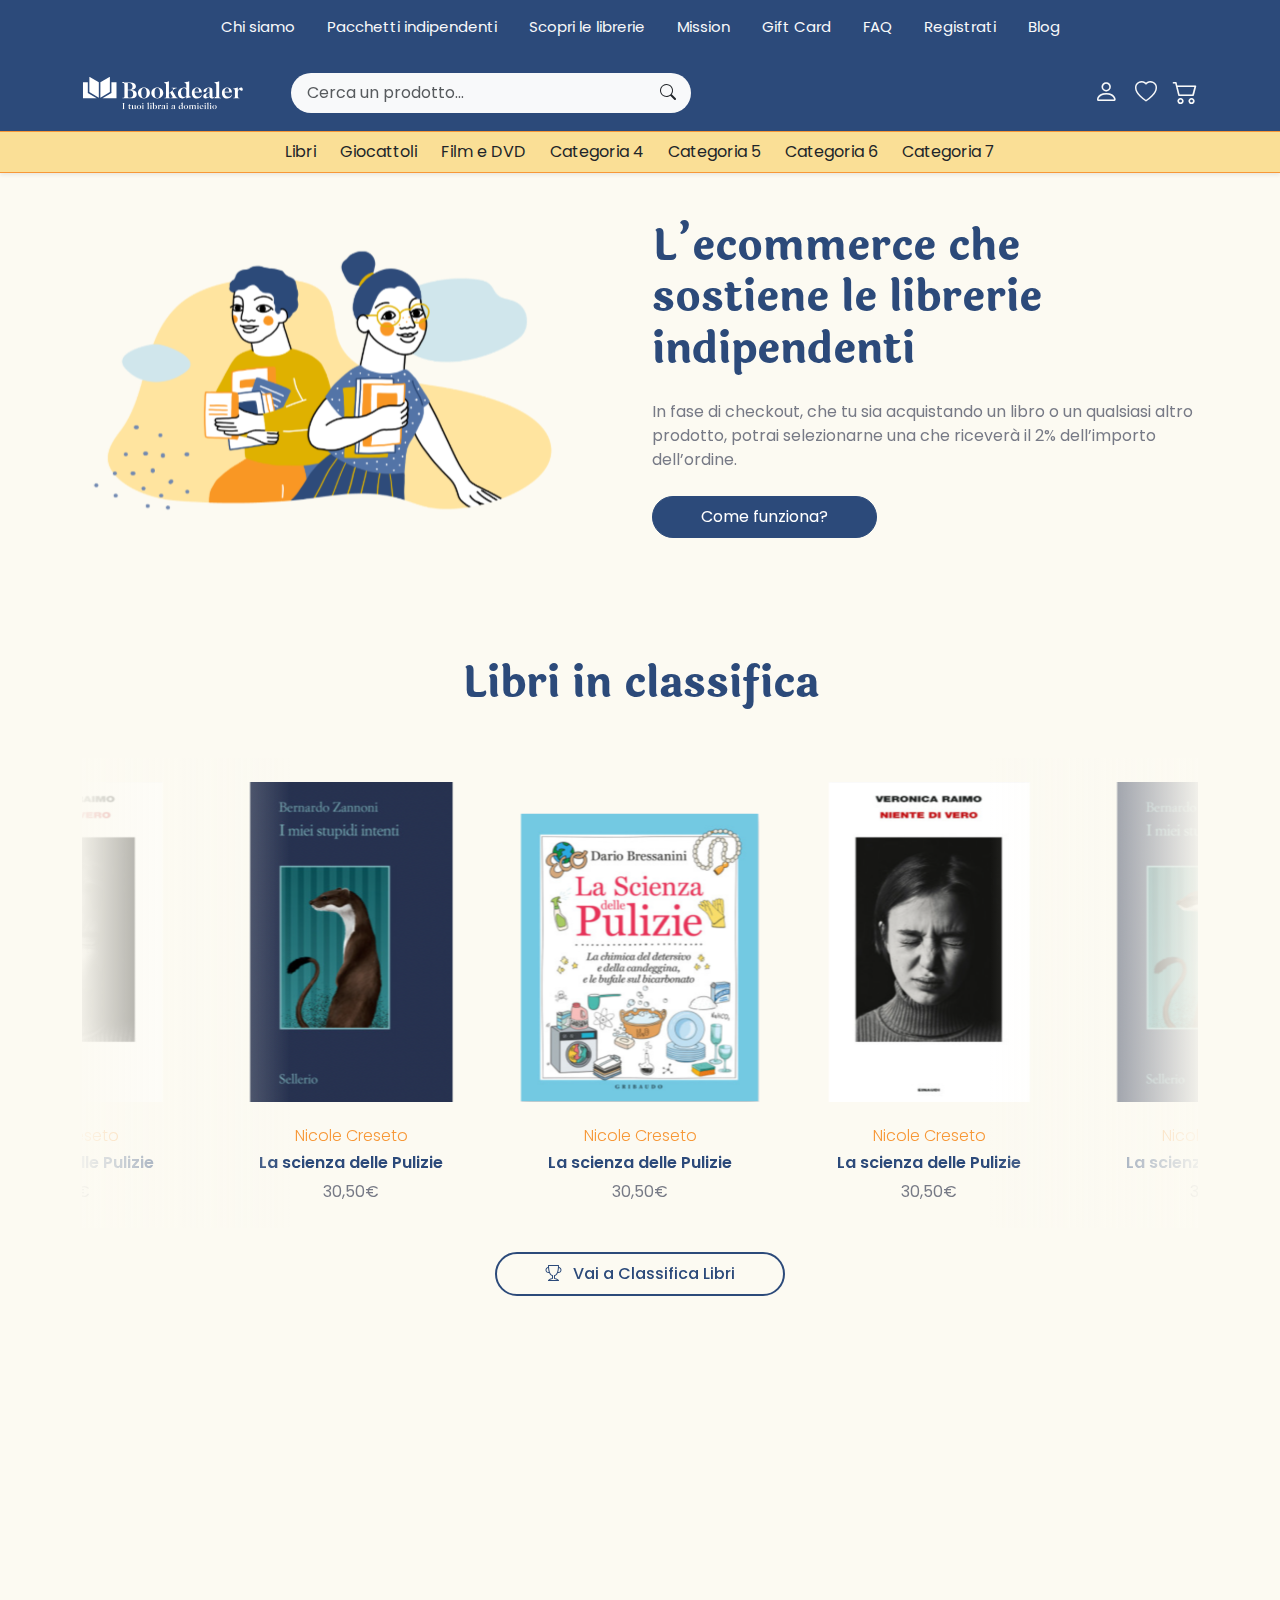
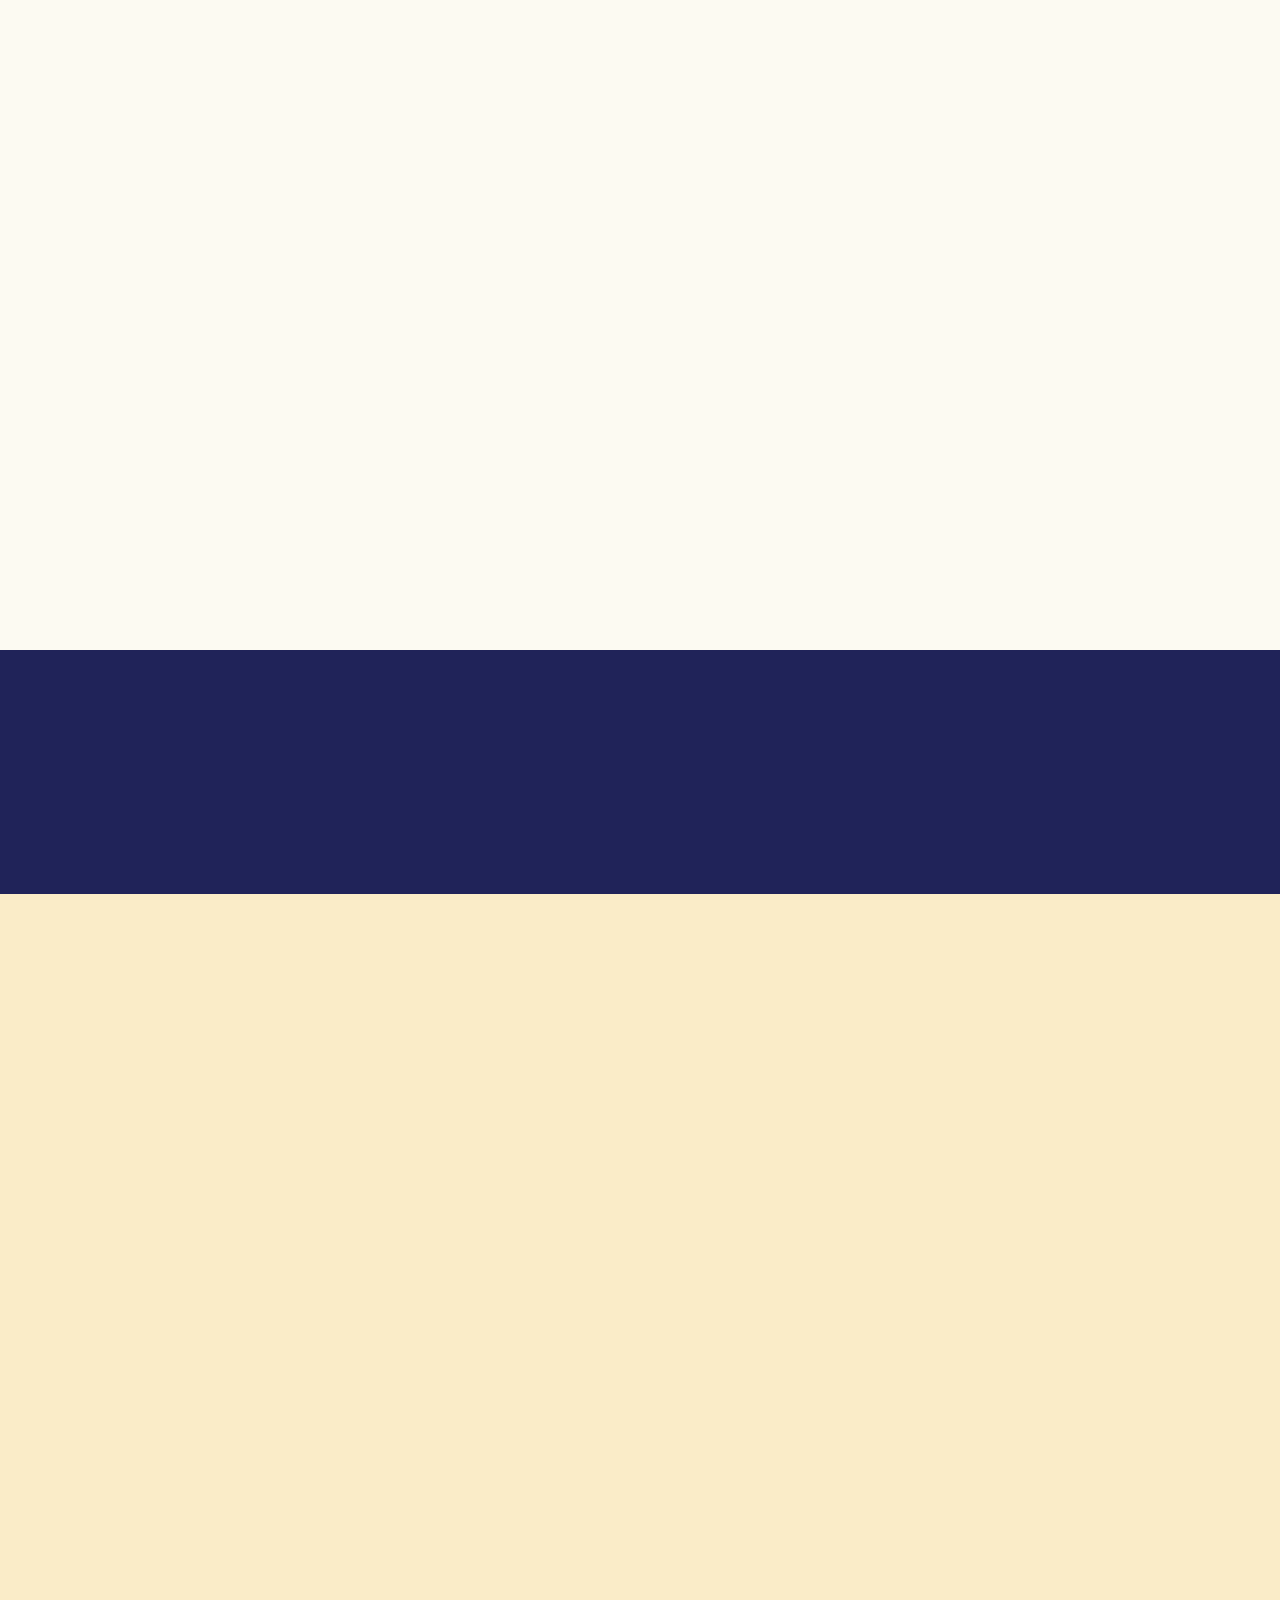
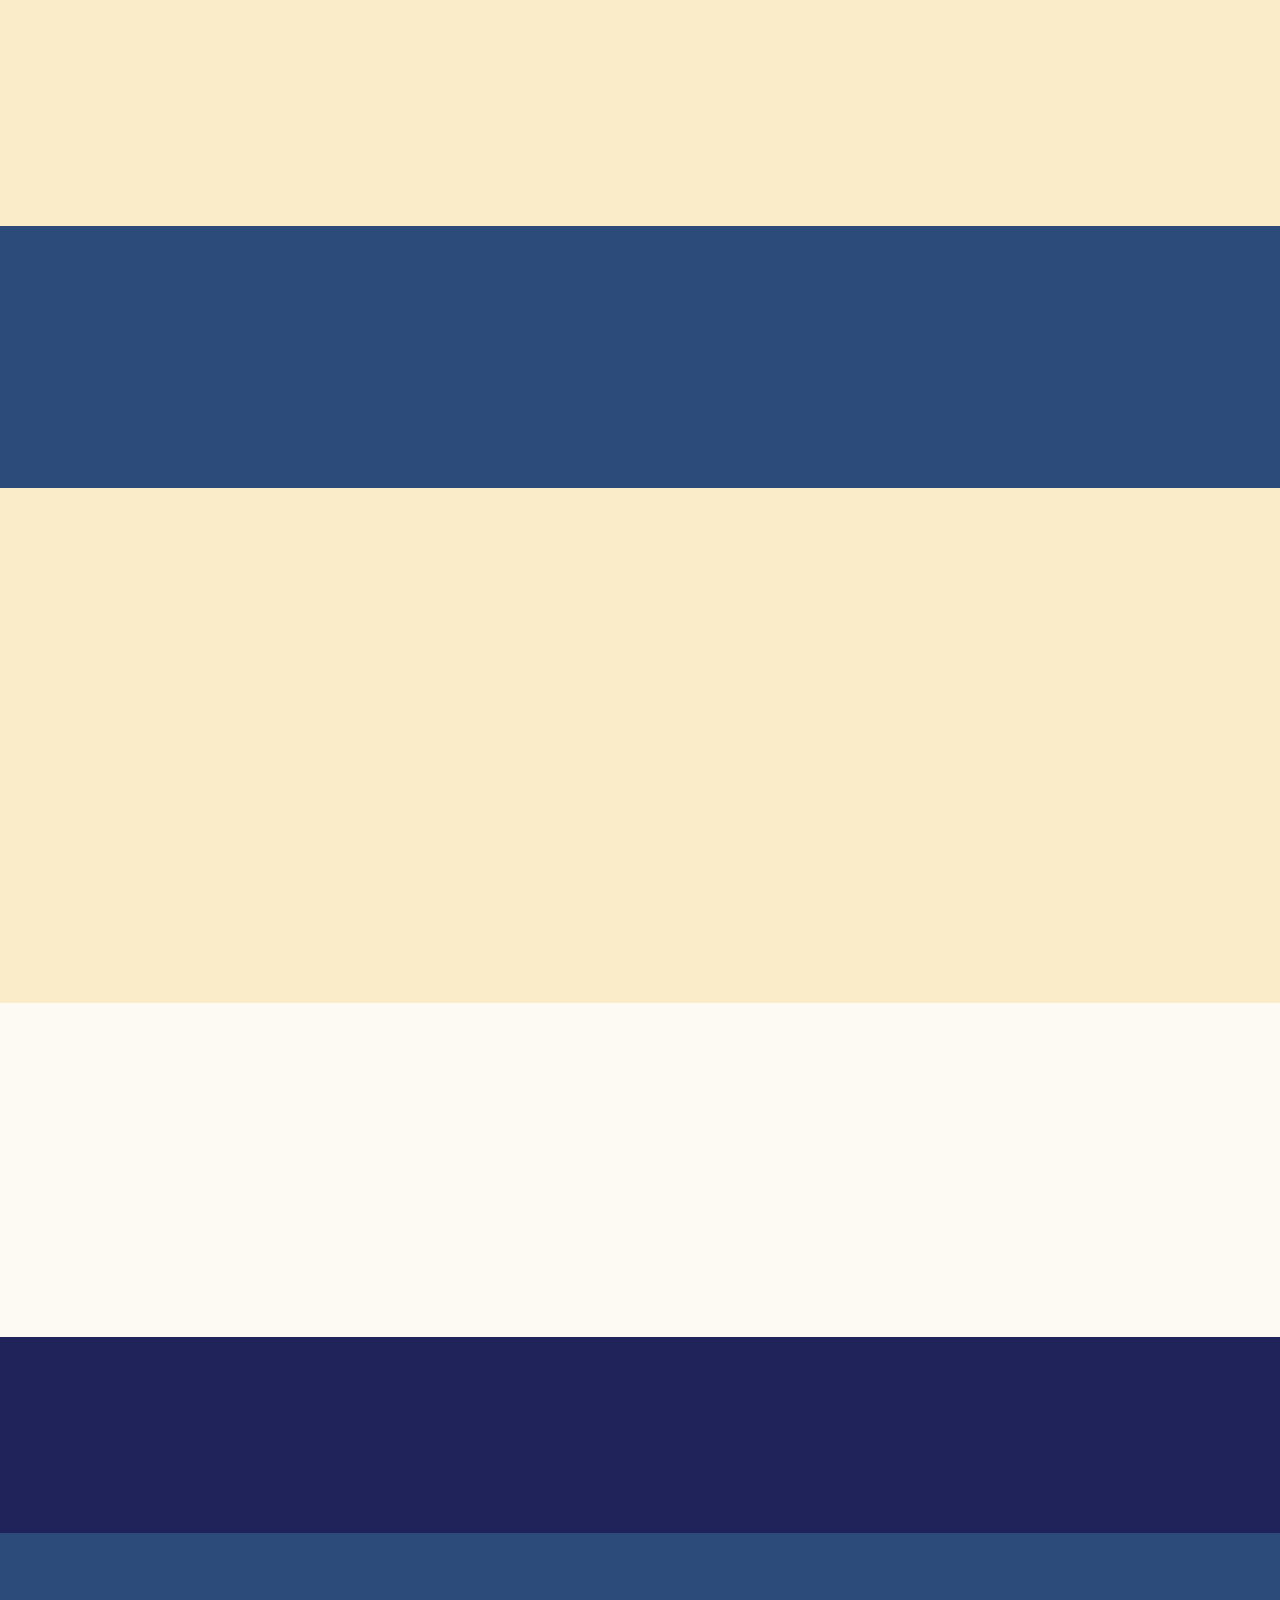
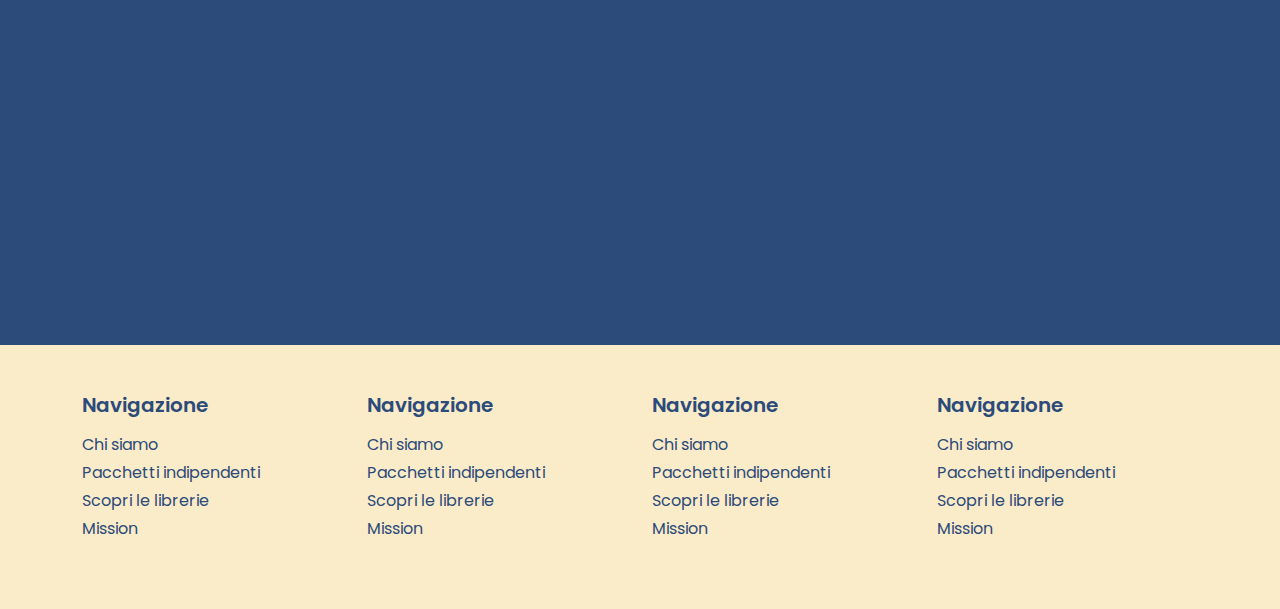
==== index.html @ ac5c1786 "FC" ====
<!DOCTYPE html>
<html lang="en">
<head>
    <meta charset="UTF-8">
    <meta http-equiv="X-UA-Compatible" content="IE=edge">
    <meta name="viewport" content="width=device-width, initial-scale=1.0">

    <link href="https://unpkg.com/aos@2.3.1/dist/aos.css" rel="stylesheet">

    <link rel="stylesheet" href="https://cdn.jsdelivr.net/npm/bootstrap-icons@1.10.4/font/bootstrap-icons.css">
    <link rel="stylesheet" href="css/bootstrap.min.css">
    <link rel="stylesheet" href="https://cdn.jsdelivr.net/npm/swiper@9/swiper-bundle.min.css">
    <link rel="stylesheet" href="css/style.css">
    <title>Bookdealer</title>
</head>
<body>
    
    <div class="top-nav bg-main py-2 d-none d-lg-block">
        <div class="container">
            <nav class="nav justify-content-center">
                <a class="nav-link link-light" href="#">Chi siamo</a>
                <a class="nav-link link-light" href="#">Pacchetti indipendenti</a>
                <a class="nav-link link-light" href="#">Scopri le librerie</a>
                <a class="nav-link link-light" href="#">Mission</a>
                <a class="nav-link link-light" href="#">Gift Card</a>
                <a class="nav-link link-light" href="#">FAQ</a>
                <a class="nav-link link-light" href="#">Registrati</a>
                <a class="nav-link link-light" href="#">Blog</a>
            </nav>
        </div>
    </div>


    <header class="sticky-top navbar-expand-lg shadow-sm">
        <nav class="navbar navbar-dark bg-main py-3">
            <div class="container">
                <a class="navbar-brand me-lg-5" href="index.html">
                    <img src="images/logo.svg" alt="Bookdealer">
                </a>
                <div class="search-box me-auto d-none d-lg-block position-relative" style="width: 400px">
                    <input class="form-control px-3 py-2 bg-light rounded-pill" type="search" placeholder="Cerca un prodotto...">
                    <i class="bi bi-search position-absolute top-50 translate-middle-y"></i>
                </div>
                <div class="nav-icons d-flex align-items-center gap-2 gap-sm-3">
                    <a href="#" class="link-light">
                        <i class="bi bi-person"></i>
                    </a>
                    <a href="#" class="link-light">
                        <i class="bi bi-heart"></i>
                    </a>
                    <a href="pages/cart.html" class="link-light">
                        <i class="bi bi-cart2"></i>
                    </a>
                    <button class="btn p-0 d-flex d-lg-none cursor-pointer link-light" data-bs-toggle="offcanvas"
                        data-bs-target="#offcanvasNavbar" aria-controls="offcanvasNavbar">
                        <i class="bi bi-list"></i>
                    </button>
                </div>
                <div class="search-box mt-2 d-block d-lg-none w-100 position-relative">
                    <input class="form-control py-2 bg-light rounded-pill" type="search" placeholder="Cerca un prodotto...">
                    <i class="bi bi-search position-absolute top-50 translate-middle-y"></i>
                </div>
            </div>
        </nav>


        <nav class="offcanvas overflow-auto offcanvas-end" tabindex="-1" id="offcanvasNavbar"
            aria-labelledby="offcanvasNavbarLabel">
            <div class="offcanvas-header">
                <div class="d-flex flex-column-reverse w-100">
                    <!-- <h5 class="offcanvas-title text-center text-main" id="offcanvasNavbarLabel">Menu principale</h5> -->
                    <div class="d-flex justify-content-end">
                        <!-- <button type="button" class="text-main fs-2" data-bs-dismiss="offcanvas" aria-label="Close">
                            <i class="bi bi-arrow-left"></i>
                        </button> -->
                        <button type="button" class="text-main fs-2" data-bs-dismiss="offcanvas" aria-label="Close">
                            <i class="bi bi-x-lg"></i>
                        </button>
                    </div>
                </div>
            </div>

            <div class="container">
                <ul class="navbar-nav justify-content-center gap-lg-4 mt-5 mt-lg-0">

                    <li class="nav-item has-megamenu">
                        <a class="nav-link d-block d-lg-none" data-bs-toggle="offcanvas" href="#megaExample" role="button" aria-controls="megaExample">
                            Libri
                        </a>
                        <a class="nav-link d-none d-lg-block" href="#" data-bs-toggle="dropdown">Libri</a>
                        <div class="dropdown-menu megamenu py-3 py-md-5 w-100" role="menu">
							<div class="container">
								<div class="row g-3">
									<div class="col-lg-2 col-6 mb-3">
                                        <h6 class="text-main fw-semibold">IN EVIDENZA</h6>
                                        <ul class="nav flex-column">
                                            <a class="nav-link text-secondary" href="#">Reparto</a>
                                            <a class="nav-link text-secondary" href="#">Reparto</a>
                                            <a class="nav-link text-secondary" href="#">Reparto</a>
                                            <a class="nav-link text-secondary" href="#">Reparto</a>
                                            <a class="nav-link text-secondary" href="#">Reparto</a>
                                            <a class="nav-link text-secondary" href="#">Reparto</a>
                                            <a class="nav-link text-secondary" href="#">Reparto</a>
                                            <a class="nav-link text-secondary" href="#">Reparto</a>
                                            <a class="nav-link text-secondary" href="#">Reparto</a>
                                            <a class="nav-link text-secondary" href="#">Reparto</a>
                                            <a class="nav-link text-secondary" href="#">Reparto</a>
                                            <a class="nav-link text-secondary" href="#">Reparto</a>
                                        </ul>
									</div>
                                    <div class="col-lg-2 col-6 mb-3">
                                        <div class="mb-5">
                                            <h6 class="text-main fw-semibold">Gruppo reparti</h6>
                                            <ul class="nav flex-column">
                                                <a class="nav-link text-secondary" href="#">Reparto</a>
                                                <a class="nav-link text-secondary" href="#">Reparto</a>
                                                <a class="nav-link text-secondary" href="#">Reparto</a>
                                                <a class="nav-link text-secondary" href="#">Reparto</a>
                                                <a class="nav-link text-secondary" href="#">Reparto</a>
                                            </ul>
                                        </div>
                                        <div class="">
                                            <h6 class="text-main fw-semibold">Gruppo reparti</h6>
                                            <ul class="nav flex-column">
                                                <a class="nav-link text-secondary" href="#">Reparto</a>
                                                <a class="nav-link text-secondary" href="#">Reparto</a>
                                                <a class="nav-link text-secondary" href="#">Reparto</a>
                                                <a class="nav-link text-secondary" href="#">Reparto</a>
                                                <a class="nav-link text-secondary" href="#">Reparto</a>
                                            </ul>
                                        </div>
									</div>
                                    <div class="col-lg-2 col-6 mb-3">
                                        <div class="mb-5">
                                            <h6 class="text-main fw-semibold">Gruppo reparti</h6>
                                            <ul class="nav flex-column">
                                                <a class="nav-link text-secondary" href="#">Reparto</a>
                                                <a class="nav-link text-secondary" href="#">Reparto</a>
                                                <a class="nav-link text-secondary" href="#">Reparto</a>
                                                <a class="nav-link text-secondary" href="#">Reparto</a>
                                                <a class="nav-link text-secondary" href="#">Reparto</a>
                                            </ul>
                                        </div>
                                        <div class="">
                                            <h6 class="text-main fw-semibold">Gruppo reparti</h6>
                                            <ul class="nav flex-column">
                                                <a class="nav-link text-secondary" href="#">Reparto</a>
                                                <a class="nav-link text-secondary" href="#">Reparto</a>
                                                <a class="nav-link text-secondary" href="#">Reparto</a>
                                                <a class="nav-link text-secondary" href="#">Reparto</a>
                                                <a class="nav-link text-secondary" href="#">Reparto</a>
                                            </ul>
                                        </div>
									</div>
                                    <div class="col-lg-2 col-6 mb-3">
                                        <h6 class="text-main fw-semibold">Gruppo reparti</h6>
                                        <ul class="nav flex-column">
                                            <a class="nav-link text-secondary" href="#">Reparto</a>
                                            <a class="nav-link text-secondary" href="#">Reparto</a>
                                            <a class="nav-link text-secondary" href="#">Reparto</a>
                                            <a class="nav-link text-secondary" href="#">Reparto</a>
                                            <a class="nav-link text-secondary" href="#">Reparto</a>
                                            <a class="nav-link text-secondary" href="#">Reparto</a>
                                            <a class="nav-link text-secondary" href="#">Reparto</a>
                                            <a class="nav-link text-secondary" href="#">Reparto</a>
                                            <a class="nav-link text-secondary" href="#">Reparto</a>
                                            <a class="nav-link text-secondary" href="#">Reparto</a>
                                            <a class="nav-link text-secondary" href="#">Reparto</a>
                                            <a class="nav-link text-secondary" href="#">Reparto</a>
                                        </ul>
									</div>
                                    <div class="col-lg-2 col-6 mb-3">
                                        <h6 class="text-main fw-semibold">Gruppo reparti</h6>
                                        <ul class="nav flex-column">
                                            <a class="nav-link text-secondary" href="#">Reparto</a>
                                            <a class="nav-link text-secondary" href="#">Reparto</a>
                                            <a class="nav-link text-secondary" href="#">Reparto</a>
                                            <a class="nav-link text-secondary" href="#">Reparto</a>
                                            <a class="nav-link text-secondary" href="#">Reparto</a>
                                            <a class="nav-link text-secondary" href="#">Reparto</a>
                                            <a class="nav-link text-secondary" href="#">Reparto</a>
                                            <a class="nav-link text-secondary" href="#">Reparto</a>
                                            <a class="nav-link text-secondary" href="#">Reparto</a>
                                            <a class="nav-link text-secondary" href="#">Reparto</a>
                                            <a class="nav-link text-secondary" href="#">Reparto</a>
                                            <a class="nav-link text-secondary" href="#">Reparto</a>
                                        </ul>
									</div>
                                    <div class="col-lg-2 col-6 mb-3">
                                        <h6 class="text-main fw-semibold">Gruppo reparti</h6>
                                        <ul class="nav flex-column">
                                            <a class="nav-link text-secondary" href="#">Reparto</a>
                                            <a class="nav-link text-secondary" href="#">Reparto</a>
                                            <a class="nav-link text-secondary" href="#">Reparto</a>
                                            <a class="nav-link text-secondary" href="#">Reparto</a>
                                            <a class="nav-link text-secondary" href="#">Reparto</a>
                                            <a class="nav-link text-secondary" href="#">Reparto</a>
                                            <a class="nav-link text-secondary" href="#">Reparto</a>
                                            <a class="nav-link text-secondary" href="#">Reparto</a>
                                            <a class="nav-link text-secondary" href="#">Reparto</a>
                                            <a class="nav-link text-secondary" href="#">Reparto</a>
                                            <a class="nav-link text-secondary" href="#">Reparto</a>
                                            <a class="nav-link text-secondary" href="#">Reparto</a>
                                        </ul>
									</div>
								</div>
							</div>
						</div>
                    </li>

                    <li class="nav-item has-megamenu">
                        <a class="nav-link d-block d-lg-none" data-bs-toggle="offcanvas" href="#megaExample2" role="button" aria-controls="megaExample2">
                            Giocattoli
                        </a>
                        <a class="nav-link d-none d-lg-block" href="#" data-bs-toggle="dropdown">Giocattoli</a>
                        <div class="dropdown-menu megamenu py-3 py-md-5 w-100" role="menu">
							<div class="container">
								<div class="row g-3">
									<div class="col-lg-2 col-6 mb-3">
                                        <h6 class="text-main fw-semibold">IN EVIDENZA</h6>
                                        <ul class="nav flex-column">
                                            <a class="nav-link text-secondary" href="#">Reparto</a>
                                            <a class="nav-link text-secondary" href="#">Reparto</a>
                                            <a class="nav-link text-secondary" href="#">Reparto</a>
                                            <a class="nav-link text-secondary" href="#">Reparto</a>
                                            <a class="nav-link text-secondary" href="#">Reparto</a>
                                            <a class="nav-link text-secondary" href="#">Reparto</a>
                                            <a class="nav-link text-secondary" href="#">Reparto</a>
                                            <a class="nav-link text-secondary" href="#">Reparto</a>
                                            <a class="nav-link text-secondary" href="#">Reparto</a>
                                            <a class="nav-link text-secondary" href="#">Reparto</a>
                                            <a class="nav-link text-secondary" href="#">Reparto</a>
                                            <a class="nav-link text-secondary" href="#">Reparto</a>
                                        </ul>
									</div>
                                    <div class="col-lg-2 col-6 mb-3">
                                        <div class="mb-5">
                                            <h6 class="text-main fw-semibold">Gruppo reparti</h6>
                                            <ul class="nav flex-column">
                                                <a class="nav-link text-secondary" href="#">Reparto</a>
                                                <a class="nav-link text-secondary" href="#">Reparto</a>
                                                <a class="nav-link text-secondary" href="#">Reparto</a>
                                                <a class="nav-link text-secondary" href="#">Reparto</a>
                                                <a class="nav-link text-secondary" href="#">Reparto</a>
                                            </ul>
                                        </div>
                                        <div class="">
                                            <h6 class="text-main fw-semibold">Gruppo reparti</h6>
                                            <ul class="nav flex-column">
                                                <a class="nav-link text-secondary" href="#">Reparto</a>
                                                <a class="nav-link text-secondary" href="#">Reparto</a>
                                                <a class="nav-link text-secondary" href="#">Reparto</a>
                                                <a class="nav-link text-secondary" href="#">Reparto</a>
                                                <a class="nav-link text-secondary" href="#">Reparto</a>
                                            </ul>
                                        </div>
									</div>
                                    <div class="col-lg-2 col-6 mb-3">
                                        <div class="mb-5">
                                            <h6 class="text-main fw-semibold">Gruppo reparti</h6>
                                            <ul class="nav flex-column">
                                                <a class="nav-link text-secondary" href="#">Reparto</a>
                                                <a class="nav-link text-secondary" href="#">Reparto</a>
                                                <a class="nav-link text-secondary" href="#">Reparto</a>
                                                <a class="nav-link text-secondary" href="#">Reparto</a>
                                                <a class="nav-link text-secondary" href="#">Reparto</a>
                                            </ul>
                                        </div>
                                        <div class="">
                                            <h6 class="text-main fw-semibold">Gruppo reparti</h6>
                                            <ul class="nav flex-column">
                                                <a class="nav-link text-secondary" href="#">Reparto</a>
                                                <a class="nav-link text-secondary" href="#">Reparto</a>
                                                <a class="nav-link text-secondary" href="#">Reparto</a>
                                                <a class="nav-link text-secondary" href="#">Reparto</a>
                                                <a class="nav-link text-secondary" href="#">Reparto</a>
                                            </ul>
                                        </div>
									</div>
                                    <div class="col-lg-2 col-6 mb-3">
                                        <h6 class="text-main fw-semibold">Gruppo reparti</h6>
                                        <ul class="nav flex-column">
                                            <a class="nav-link text-secondary" href="#">Reparto</a>
                                            <a class="nav-link text-secondary" href="#">Reparto</a>
                                            <a class="nav-link text-secondary" href="#">Reparto</a>
                                            <a class="nav-link text-secondary" href="#">Reparto</a>
                                            <a class="nav-link text-secondary" href="#">Reparto</a>
                                            <a class="nav-link text-secondary" href="#">Reparto</a>
                                            <a class="nav-link text-secondary" href="#">Reparto</a>
                                            <a class="nav-link text-secondary" href="#">Reparto</a>
                                            <a class="nav-link text-secondary" href="#">Reparto</a>
                                            <a class="nav-link text-secondary" href="#">Reparto</a>
                                            <a class="nav-link text-secondary" href="#">Reparto</a>
                                            <a class="nav-link text-secondary" href="#">Reparto</a>
                                        </ul>
									</div>
                                    <div class="col-lg-2 col-6 mb-3">
                                        <h6 class="text-main fw-semibold">Gruppo reparti</h6>
                                        <ul class="nav flex-column">
                                            <a class="nav-link text-secondary" href="#">Reparto</a>
                                            <a class="nav-link text-secondary" href="#">Reparto</a>
                                            <a class="nav-link text-secondary" href="#">Reparto</a>
                                            <a class="nav-link text-secondary" href="#">Reparto</a>
                                            <a class="nav-link text-secondary" href="#">Reparto</a>
                                            <a class="nav-link text-secondary" href="#">Reparto</a>
                                            <a class="nav-link text-secondary" href="#">Reparto</a>
                                            <a class="nav-link text-secondary" href="#">Reparto</a>
                                            <a class="nav-link text-secondary" href="#">Reparto</a>
                                            <a class="nav-link text-secondary" href="#">Reparto</a>
                                            <a class="nav-link text-secondary" href="#">Reparto</a>
                                            <a class="nav-link text-secondary" href="#">Reparto</a>
                                        </ul>
									</div>
                                    <div class="col-lg-2 col-6 mb-3">
                                        <h6 class="text-main fw-semibold">Gruppo reparti</h6>
                                        <ul class="nav flex-column">
                                            <a class="nav-link text-secondary" href="#">Reparto</a>
                                            <a class="nav-link text-secondary" href="#">Reparto</a>
                                            <a class="nav-link text-secondary" href="#">Reparto</a>
                                            <a class="nav-link text-secondary" href="#">Reparto</a>
                                            <a class="nav-link text-secondary" href="#">Reparto</a>
                                            <a class="nav-link text-secondary" href="#">Reparto</a>
                                            <a class="nav-link text-secondary" href="#">Reparto</a>
                                            <a class="nav-link text-secondary" href="#">Reparto</a>
                                            <a class="nav-link text-secondary" href="#">Reparto</a>
                                            <a class="nav-link text-secondary" href="#">Reparto</a>
                                            <a class="nav-link text-secondary" href="#">Reparto</a>
                                            <a class="nav-link text-secondary" href="#">Reparto</a>
                                        </ul>
									</div>
								</div>
							</div>
						</div>
                    </li>

                    <li class="nav-item has-megamenu">
                        <a class="nav-link d-block d-lg-none" data-bs-toggle="offcanvas" href="#megaExample3" role="button" aria-controls="megaExample3">
                            Film e DVD
                        </a>
                        <a class="nav-link d-none d-lg-block" href="#" data-bs-toggle="dropdown">Film e DVD</a>
                        <div class="dropdown-menu megamenu py-3 py-md-5 w-100" role="menu">
							<div class="container">
								<div class="row g-3">
									<div class="col-lg-2 col-6 mb-3">
                                        <h6 class="text-main fw-semibold">IN EVIDENZA</h6>
                                        <ul class="nav flex-column">
                                            <a class="nav-link text-secondary" href="#">Reparto</a>
                                            <a class="nav-link text-secondary" href="#">Reparto</a>
                                            <a class="nav-link text-secondary" href="#">Reparto</a>
                                            <a class="nav-link text-secondary" href="#">Reparto</a>
                                            <a class="nav-link text-secondary" href="#">Reparto</a>
                                            <a class="nav-link text-secondary" href="#">Reparto</a>
                                            <a class="nav-link text-secondary" href="#">Reparto</a>
                                            <a class="nav-link text-secondary" href="#">Reparto</a>
                                            <a class="nav-link text-secondary" href="#">Reparto</a>
                                            <a class="nav-link text-secondary" href="#">Reparto</a>
                                            <a class="nav-link text-secondary" href="#">Reparto</a>
                                            <a class="nav-link text-secondary" href="#">Reparto</a>
                                        </ul>
									</div>
                                    <div class="col-lg-2 col-6 mb-3">
                                        <div class="mb-5">
                                            <h6 class="text-main fw-semibold">Gruppo reparti</h6>
                                            <ul class="nav flex-column">
                                                <a class="nav-link text-secondary" href="#">Reparto</a>
                                                <a class="nav-link text-secondary" href="#">Reparto</a>
                                                <a class="nav-link text-secondary" href="#">Reparto</a>
                                                <a class="nav-link text-secondary" href="#">Reparto</a>
                                                <a class="nav-link text-secondary" href="#">Reparto</a>
                                            </ul>
                                        </div>
                                        <div class="">
                                            <h6 class="text-main fw-semibold">Gruppo reparti</h6>
                                            <ul class="nav flex-column">
                                                <a class="nav-link text-secondary" href="#">Reparto</a>
                                                <a class="nav-link text-secondary" href="#">Reparto</a>
                                                <a class="nav-link text-secondary" href="#">Reparto</a>
                                                <a class="nav-link text-secondary" href="#">Reparto</a>
                                                <a class="nav-link text-secondary" href="#">Reparto</a>
                                            </ul>
                                        </div>
									</div>
                                    <div class="col-lg-2 col-6 mb-3">
                                        <div class="mb-5">
                                            <h6 class="text-main fw-semibold">Gruppo reparti</h6>
                                            <ul class="nav flex-column">
                                                <a class="nav-link text-secondary" href="#">Reparto</a>
                                                <a class="nav-link text-secondary" href="#">Reparto</a>
                                                <a class="nav-link text-secondary" href="#">Reparto</a>
                                                <a class="nav-link text-secondary" href="#">Reparto</a>
                                                <a class="nav-link text-secondary" href="#">Reparto</a>
                                            </ul>
                                        </div>
                                        <div class="">
                                            <h6 class="text-main fw-semibold">Gruppo reparti</h6>
                                            <ul class="nav flex-column">
                                                <a class="nav-link text-secondary" href="#">Reparto</a>
                                                <a class="nav-link text-secondary" href="#">Reparto</a>
                                                <a class="nav-link text-secondary" href="#">Reparto</a>
                                                <a class="nav-link text-secondary" href="#">Reparto</a>
                                                <a class="nav-link text-secondary" href="#">Reparto</a>
                                            </ul>
                                        </div>
									</div>
                                    <div class="col-lg-2 col-6 mb-3">
                                        <h6 class="text-main fw-semibold">Gruppo reparti</h6>
                                        <ul class="nav flex-column">
                                            <a class="nav-link text-secondary" href="#">Reparto</a>
                                            <a class="nav-link text-secondary" href="#">Reparto</a>
                                            <a class="nav-link text-secondary" href="#">Reparto</a>
                                            <a class="nav-link text-secondary" href="#">Reparto</a>
                                            <a class="nav-link text-secondary" href="#">Reparto</a>
                                            <a class="nav-link text-secondary" href="#">Reparto</a>
                                            <a class="nav-link text-secondary" href="#">Reparto</a>
                                            <a class="nav-link text-secondary" href="#">Reparto</a>
                                            <a class="nav-link text-secondary" href="#">Reparto</a>
                                            <a class="nav-link text-secondary" href="#">Reparto</a>
                                            <a class="nav-link text-secondary" href="#">Reparto</a>
                                            <a class="nav-link text-secondary" href="#">Reparto</a>
                                        </ul>
									</div>
                                    <div class="col-lg-2 col-6 mb-3">
                                        <h6 class="text-main fw-semibold">Gruppo reparti</h6>
                                        <ul class="nav flex-column">
                                            <a class="nav-link text-secondary" href="#">Reparto</a>
                                            <a class="nav-link text-secondary" href="#">Reparto</a>
                                            <a class="nav-link text-secondary" href="#">Reparto</a>
                                            <a class="nav-link text-secondary" href="#">Reparto</a>
                                            <a class="nav-link text-secondary" href="#">Reparto</a>
                                            <a class="nav-link text-secondary" href="#">Reparto</a>
                                            <a class="nav-link text-secondary" href="#">Reparto</a>
                                            <a class="nav-link text-secondary" href="#">Reparto</a>
                                            <a class="nav-link text-secondary" href="#">Reparto</a>
                                            <a class="nav-link text-secondary" href="#">Reparto</a>
                                            <a class="nav-link text-secondary" href="#">Reparto</a>
                                            <a class="nav-link text-secondary" href="#">Reparto</a>
                                        </ul>
									</div>
                                    <div class="col-lg-2 col-6 mb-3">
                                        <h6 class="text-main fw-semibold">Gruppo reparti</h6>
                                        <ul class="nav flex-column">
                                            <a class="nav-link text-secondary" href="#">Reparto</a>
                                            <a class="nav-link text-secondary" href="#">Reparto</a>
                                            <a class="nav-link text-secondary" href="#">Reparto</a>
                                            <a class="nav-link text-secondary" href="#">Reparto</a>
                                            <a class="nav-link text-secondary" href="#">Reparto</a>
                                            <a class="nav-link text-secondary" href="#">Reparto</a>
                                            <a class="nav-link text-secondary" href="#">Reparto</a>
                                            <a class="nav-link text-secondary" href="#">Reparto</a>
                                            <a class="nav-link text-secondary" href="#">Reparto</a>
                                            <a class="nav-link text-secondary" href="#">Reparto</a>
                                            <a class="nav-link text-secondary" href="#">Reparto</a>
                                            <a class="nav-link text-secondary" href="#">Reparto</a>
                                        </ul>
									</div>
								</div>
							</div>
						</div>
                    </li>
                    
                    <li class="nav-item">
                        <a class="nav-link" href="#">Categoria 4</a>
                    </li>
                    <li class="nav-item">
                        <a class="nav-link" href="#">Categoria 5</a>
                    </li>
                    <li class="nav-item">
                        <a class="nav-link" href="#">Categoria 6</a>
                    </li>
                    <li class="nav-item">
                        <a class="nav-link" href="#">Categoria 7</a>
                    </li>
                </ul>
            </div>
        </nav>
    </header>


    <div class="offcanvas offcanvas-end" data-bs-scroll="true" data-bs-backdrop="false" tabindex="-1" id="megaExample" aria-labelledby="megaExample">
        <div class="offcanvas-header bg-second-light">
            <div class="d-flex flex-column-reverse w-100">
                <h5 class="offcanvas-title text-center text-main" id="offcanvasNavbarLabel">Menu principale</h5>
                <div class="d-flex justify-content-between">
                    <button type="button" class="text-main fs-2" data-bs-toggle="offcanvas"
                    data-bs-target="#offcanvasNavbar" aria-controls="offcanvasNavbar">
                        <i class="bi bi-arrow-left"></i>
                    </button>
                    <button type="button" class="text-main fs-2" data-bs-dismiss="offcanvas" aria-label="Close">
                        <i class="bi bi-x-lg"></i>
                    </button>
                </div>
            </div>
        </div>
        <div class="offcanvas-body">
            <nav class="flex-column px-3">
                <h6 class="text-main fw-semibold mt-4 mb-3">Menu Principale</h6>
                <a class="nav-link mb-2" href="#">Chi siamo</a>
                <a class="nav-link mb-2" href="#">Pacchetti indipendenti</a>
                <a class="nav-link mb-2" href="#">Scopri le librerie</a>
                <a class="nav-link mb-2" href="#">FAQ</a>
                <a class="nav-link mb-2" href="#">Chi siamo</a>
                <a class="nav-link mb-2" href="#">Pacchetti indipendenti</a>
                <a class="nav-link mb-2" href="#">Scopri le librerie</a>
                <a class="nav-link mb-2" href="#">FAQ</a>
              </nav>
        </div>
    </div>

    <div class="offcanvas offcanvas-end" data-bs-scroll="true" data-bs-backdrop="false" tabindex="-1" id="megaExample2" aria-labelledby="megaExample2">
        <div class="offcanvas-header bg-second-light">
            <div class="d-flex flex-column-reverse w-100">
                <h5 class="offcanvas-title text-center text-main" id="offcanvasNavbarLabel">Giocattoli</h5>
                <div class="d-flex justify-content-between">
                    <button type="button" class="text-main fs-2" data-bs-toggle="offcanvas"
                    data-bs-target="#offcanvasNavbar" aria-controls="offcanvasNavbar">
                        <i class="bi bi-arrow-left"></i>
                    </button>
                    <button type="button" class="text-main fs-2" data-bs-dismiss="offcanvas" aria-label="Close">
                        <i class="bi bi-x-lg"></i>
                    </button>
                </div>
            </div>
        </div>
        <div class="offcanvas-body">
            <nav class="flex-column px-3">
                <h6 class="text-main fw-semibold mt-4 mb-3">Giocattoli</h6>
                <a class="nav-link mb-2" href="#">Chi siamo</a>
                <a class="nav-link mb-2" href="#">Pacchetti indipendenti</a>
                <a class="nav-link mb-2" href="#">Scopri le librerie</a>
                <a class="nav-link mb-2" href="#">FAQ</a>
                <a class="nav-link mb-2" href="#">Chi siamo</a>
                <a class="nav-link mb-2" href="#">Pacchetti indipendenti</a>
                <a class="nav-link mb-2" href="#">Scopri le librerie</a>
                <a class="nav-link mb-2" href="#">FAQ</a>
              </nav>
        </div>
    </div>

    <div class="offcanvas offcanvas-end" data-bs-scroll="true" data-bs-backdrop="false" tabindex="-1" id="megaExample3" aria-labelledby="megaExample3">
        <div class="offcanvas-header bg-second-light">
            <div class="d-flex flex-column-reverse w-100">
                <h5 class="offcanvas-title text-center text-main" id="offcanvasNavbarLabel">Film e DVD</h5>
                <div class="d-flex justify-content-between">
                    <button type="button" class="text-main fs-2" data-bs-toggle="offcanvas"
                    data-bs-target="#offcanvasNavbar" aria-controls="offcanvasNavbar">
                        <i class="bi bi-arrow-left"></i>
                    </button>
                    <button type="button" class="text-main fs-2" data-bs-dismiss="offcanvas" aria-label="Close">
                        <i class="bi bi-x-lg"></i>
                    </button>
                </div>
            </div>
        </div>
        <div class="offcanvas-body">
            <nav class="flex-column px-3">
                <h6 class="text-main fw-semibold mt-4 mb-3">Film e DVD</h6>
                <a class="nav-link mb-2" href="#">Chi siamo</a>
                <a class="nav-link mb-2" href="#">Pacchetti indipendenti</a>
                <a class="nav-link mb-2" href="#">Scopri le librerie</a>
                <a class="nav-link mb-2" href="#">FAQ</a>
                <a class="nav-link mb-2" href="#">Chi siamo</a>
                <a class="nav-link mb-2" href="#">Pacchetti indipendenti</a>
                <a class="nav-link mb-2" href="#">Scopri le librerie</a>
                <a class="nav-link mb-2" href="#">FAQ</a>
              </nav>
        </div>
    </div>



    <section class="container my-5">
        <div class="row align-items-center gap-5 gap-md-0">
            <div class="col-md-6">
                <img class="img-fluid" src="images/hero-img.svg" alt="hero" data-aos="fade-right">
            </div>
            <div class="col-md-6" data-aos="fade-left">
                <h1 class="title text-main">
                    L’ecommerce che sostiene le librerie indipendenti
                </h1>
                <p class="text-muted my-4">In fase di checkout, che tu sia acquistando un libro o un qualsiasi altro prodotto, potrai selezionarne una che riceverà il 2% dell’importo dell’ordine.</p>
                <button type="button" class="btn btn-main py-2 px-5 rounded-pill">Come funziona?</button>
            </div>
        </div>
    </section>

    <br>

    <section class="container my-5" data-aos="fade-up">
        <h1 class="title text-main text-center">
            Libri in classifica 
        </h1>
        <div class="swiper cardSwiper mt-5">
            <div class="swiper-wrapper mt-4">
                <div class="swiper-slide">
                    <div class="text-center slide-content">
                        <img src="images/swip-1.png" class="img-fluid" alt="slide">
                        <div class="my-4">
                            <h6 class="text-accent fw-light">Nicole Creseto</h6>
                            <h6 class="text-main fw-semibold">La scienza delle Pulizie</h6>
                            <span class="text-muted">30,50€</span>
                        </div>
                    </div>
                </div>
                <div class="swiper-slide">
                    <div class="text-center slide-content">
                        <img src="images/swip-2.png" class="img-fluid" alt="slide">
                        <div class="my-4">
                            <h6 class="text-accent fw-light">Nicole Creseto</h6>
                            <h6 class="text-main fw-semibold">La scienza delle Pulizie</h6>
                            <span class="text-muted">30,50€</span>
                        </div>
                    </div>
                </div>
                <div class="swiper-slide">
                    <div class="text-center slide-content">
                        <img src="images/swip-3.png" class="img-fluid" alt="slide">
                        <div class="my-4">
                            <h6 class="text-accent fw-light">Nicole Creseto</h6>
                            <h6 class="text-main fw-semibold">La scienza delle Pulizie</h6>
                            <span class="text-muted">30,50€</span>
                        </div>
                    </div>
                </div>
                <div class="swiper-slide">
                    <div class="text-center slide-content">
                        <img src="images/swip-1.png" class="img-fluid" alt="slide">
                        <div class="my-4">
                            <h6 class="text-accent fw-light">Nicole Creseto</h6>
                            <h6 class="text-main fw-semibold">La scienza delle Pulizie</h6>
                            <span class="text-muted">30,50€</span>
                        </div>
                    </div>
                </div>
                <div class="swiper-slide">
                    <div class="text-center slide-content">
                        <img src="images/swip-2.png" class="img-fluid" alt="slide">
                        <div class="my-4">
                            <h6 class="text-accent fw-light">Nicole Creseto</h6>
                            <h6 class="text-main fw-semibold">La scienza delle Pulizie</h6>
                            <span class="text-muted">30,50€</span>
                        </div>
                    </div>
                </div>
                <div class="swiper-slide">
                    <div class="text-center slide-content">
                        <img src="images/swip-3.png" class="img-fluid" alt="slide">
                        <div class="my-4">
                            <h6 class="text-accent fw-light">Nicole Creseto</h6>
                            <h6 class="text-main fw-semibold">La scienza delle Pulizie</h6>
                            <span class="text-muted">30,50€</span>
                        </div>
                    </div>
                </div>
                <div class="swiper-slide">
                    <div class="text-center slide-content">
                        <img src="images/swip-1.png" class="img-fluid" alt="slide">
                        <div class="my-4">
                            <h6 class="text-accent fw-light">Nicole Creseto</h6>
                            <h6 class="text-main fw-semibold">La scienza delle Pulizie</h6>
                            <span class="text-muted">30,50€</span>
                        </div>
                    </div>
                </div>
                <div class="swiper-slide">
                    <div class="text-center slide-content">
                        <img src="images/swip-2.png" class="img-fluid" alt="slide">
                        <div class="my-4">
                            <h6 class="text-accent fw-light">Nicole Creseto</h6>
                            <h6 class="text-main fw-semibold">La scienza delle Pulizie</h6>
                            <span class="text-muted">30,50€</span>
                        </div>
                    </div>
                </div>
                <div class="swiper-slide">
                    <div class="text-center slide-content">
                        <img src="images/swip-3.png" class="img-fluid" alt="slide">
                        <div class="my-4">
                            <h6 class="text-accent fw-light">Nicole Creseto</h6>
                            <h6 class="text-main fw-semibold">La scienza delle Pulizie</h6>
                            <span class="text-muted">30,50€</span>
                        </div>
                    </div>
                </div>
            </div>
        </div>

        <div class="text-center mt-4">
            <button class="btn btn-outline-main py-2 px-5 rounded-pill fw-medium">
                <i class="bi bi-trophy me-2"></i>
                <span>Vai a Classifica Libri</span>
            </button>
        </div>
    </section>


    <section class="container my-5 slide-2" data-aos="zoom-in-up">
        <div class="swiper swiperTwo rounded-3">
            <div class="swiper-wrapper">
              <div class="swiper-slide">
                <div class="position-relative" style="height: 350px;">
                    <img src="images/Foto.png" class="w-100 h-100 object-fit-cover">
                    <div class="overlay-swipe p-3 position-absolute bottom-0 start-0 end-0 text-white text-center">
                        <h5>Nome dell’offerta o promozione</h5>
                        <p>Iaculis scelerisque sem laoreet iaculis elit interdum.</p>
                    </div>
                </div>
              </div>
              <div class="swiper-slide">
                <div class="position-relative" style="height: 350px;">
                    <img src="https://images.unsplash.com/photo-1681238339140-7fa1654fb6ad?ixlib=rb-4.0.3&ixid=MnwxMjA3fDB8MHxwaG90by1wYWdlfHx8fGVufDB8fHx8&auto=format&fit=crop&w=1213&q=80" class="w-100 h-100 object-fit-cover">
                    <div class="overlay-swipe p-3 position-absolute bottom-0 start-0 end-0 text-white text-center">
                        <h5>Nome dell’offerta o promozione</h5>
                        <p>Iaculis scelerisque sem laoreet iaculis elit interdum.</p>
                    </div>
                </div>
              </div>
              <div class="swiper-slide">
                <div class="position-relative" style="height: 350px;">
                    <img src="https://plus.unsplash.com/premium_photo-1681248156438-5c37ee8ed15e?ixlib=rb-4.0.3&ixid=MnwxMjA3fDB8MHxwaG90by1wYWdlfHx8fGVufDB8fHx8&auto=format&fit=crop&w=1171&q=80" class="w-100 h-100 object-fit-cover">
                    <div class="overlay-swipe p-3 position-absolute bottom-0 start-0 end-0 text-white text-center">
                        <h5>Nome dell’offerta o promozione</h5>
                        <p>Iaculis scelerisque sem laoreet iaculis elit interdum.</p>
                    </div>
                </div>
              </div>
            </div>
            <div class="swiper-pagination"></div>
        </div>
    </section>

    <br>

    <section class="container mt-5 mb-4">
        <h1 class="title text-main text-center" data-aos="zoom-in-up">
            Altri prodotti:
        </h1>
        <div class="row mt-5">
            <div class="col-lg-4 col-md-6" data-aos="fade-up" data-aos-delay="0">
                <div class="smile-card overflow-hidden">
                    <div class="d-flex">
                        <div class="bg-accent text-main py-2 px-3 d-flex align-items-center justify-content-center fs-1">
                            <i class="bi bi-emoji-smile"></i>
                        </div>
                        <div class="bg-second-light text-main py-2 px-4 d-flex justify-content-center flex-column w-100">
                            <span class="d-block">Esplora</span>
                            <h5 class="fw-semibold m-0">Giocattoli</h5>
                        </div>
                    </div>
                </div>
            </div>
            <div class="col-lg-4 col-md-6" data-aos="fade-up" data-aos-delay="50">
                <div class="smile-card overflow-hidden">
                    <div class="d-flex">
                        <div class="bg-accent text-main py-2 px-3 d-flex align-items-center justify-content-center fs-1">
                            <i class="bi bi-emoji-smile"></i>
                        </div>
                        <div class="bg-second-light text-main py-2 px-4 d-flex justify-content-center flex-column w-100">
                            <span class="d-block">Esplora</span>
                            <h5 class="fw-semibold m-0">Film e DVD</h5>
                        </div>
                    </div>
                </div>
            </div>
            <div class="col-lg-4 col-md-6" data-aos="fade-up" data-aos-delay="100">
                <div class="smile-card overflow-hidden">
                    <div class="d-flex">
                        <div class="bg-accent text-main py-2 px-3 d-flex align-items-center justify-content-center fs-1">
                            <i class="bi bi-emoji-smile"></i>
                        </div>
                        <div class="bg-second-light text-main py-2 px-4 d-flex justify-content-center flex-column w-100">
                            <span class="d-block">Esplora</span>
                            <h5 class="fw-semibold m-0">Categoria 4</h5>
                        </div>
                    </div>
                </div>
            </div>
            <div class="col-lg-4 col-md-6" data-aos="fade-up" data-aos-delay="200">
                <div class="smile-card overflow-hidden">
                    <div class="d-flex">
                        <div class="bg-accent text-main py-2 px-3 d-flex align-items-center justify-content-center fs-1">
                            <i class="bi bi-emoji-smile"></i>
                        </div>
                        <div class="bg-second-light text-main py-2 px-4 d-flex justify-content-center flex-column w-100">
                            <span class="d-block">Esplora</span>
                            <h5 class="fw-semibold m-0">Giocattoli</h5>
                        </div>
                    </div>
                </div>
            </div>
            <div class="col-lg-4 col-md-6" data-aos="fade-up" data-aos-delay="300">
                <div class="smile-card overflow-hidden">
                    <div class="d-flex">
                        <div class="bg-accent text-main py-2 px-3 d-flex align-items-center justify-content-center fs-1">
                            <i class="bi bi-emoji-smile"></i>
                        </div>
                        <div class="bg-second-light text-main py-2 px-4 d-flex justify-content-center flex-column w-100">
                            <span class="d-block">Esplora</span>
                            <h5 class="fw-semibold m-0">Film e DVD</h5>
                        </div>
                    </div>
                </div>
            </div>
            <div class="col-lg-4 col-md-6" data-aos="fade-up" data-aos-delay="400">
                <div class="smile-card overflow-hidden">
                    <div class="d-flex">
                        <div class="bg-accent text-main py-2 px-3 d-flex align-items-center justify-content-center fs-1">
                            <i class="bi bi-emoji-smile"></i>
                        </div>
                        <div class="bg-second-light text-main py-2 px-4 d-flex justify-content-center flex-column w-100">
                            <span class="d-block">Esplora</span>
                            <h5 class="fw-semibold m-0">Categoria 4</h5>
                        </div>
                    </div>
                </div>
            </div>
        </div>
    </section>


    <section class="bg-main-dark py-5 text-light">
        <div class="container text-center">
            <h1 class="title text-second-light text-center" data-aos="fade-down">
                5% di sconto sul tuo primo ordine
            </h1>
            <p class="fs-5" data-aos="fade-up">Registrati gratuitamente e ottieni subito un codice sconto per il tuo primo acquisto.</p>
            <button class="btn btn-accent rounded-pill py-2 px-4" data-aos="zoom-in-down">Registrati ora</button>
        </div>
    </section>


    <section class="bg-second-light py-5">
        <div class="container">
            <h1 class="title text-main text-center" data-aos="zoom-in">
                Perchè sostenere una libreria indipendente?
            </h1>
            <div class="row align-items-center my-5">
                <div class="col-lg-6 text-center" data-aos="zoom-in-right">
                    <img src="images/placeholder.svg" class="img-fluid" alt='img'>
                </div>
                <div class="col-lg-6" data-aos="fade-up" data-aos-delay="300">
                    <h4 class="text-main mb-0">Nunc rhoncus lorem id blandit pharetra.</h4>
                    <p class="text-muted my-3">Diam nec ultrices libero fermentum consectetur. Enim sollicitudin metus tincidunt venenatis eleifend diam interdum risus at. Tincidunt vestibulum egestas purus quisque tellus.</p>
                    <button class="btn btn-outline-main rounded-pill py-2 px-4">Scopri la mission</button>
                </div>
            </div>
            <div class="row align-items-center flex-lg-row flex-column-reverse my-5">
                <div class="col-lg-6" data-aos="fade-up" data-aos-delay="300">
                    <h4 class="text-main mb-0">Nunc rhoncus lorem id blandit pharetra.</h4>
                    <p class="text-muted my-3">Diam nec ultrices libero fermentum consectetur. Enim sollicitudin metus tincidunt venenatis eleifend diam interdum risus at. Tincidunt vestibulum egestas purus quisque tellus.</p>
                    <button class="btn btn-outline-main rounded-pill py-2 px-4">Scopri la mission</button>
                </div>
                <div class="col-lg-6 text-center" data-aos="zoom-in-right">
                    <img src="images/placeholder.svg" class="img-fluid" alt='img'>
                </div>
            </div>
        </div>
    </section>


    <section class="bg-main py-5 text-light">
        <div class="container text-center">
            <h1 class="title text-second-light text-center" data-aos="zoom-in-up" data-aos-delay="0">
                Vuoi diventare una libreria?
            </h1>
            <p data-aos="zoom-in-up" data-aos-delay="200">Blandit mauris morbi accumsan quis. Turpis id adipiscing arcu malesuada donec consequat. Lectus ut donec aliquet tempus sapien massa arcu cursus. Et magna a in.</p>
            <button class="btn btn-accent rounded-pill py-2 px-4" data-aos="zoom-in-up" data-aos-delay="500">Iscrizione Libreria</button>
        </div>
    </section>


    <section class="bg-second-light py-5">
        <div class="container">
            <h1 class="title text-main text-center" data-aos="fade-up">
                I nostri pacchetti indipendenti
            </h1>
            <div class="row align-items-center my-4">
                <div class="col-lg-6 text-center" data-aos="zoom-in-right">
                    <img src="images/placeholder.svg" class="img-fluid" alt='img'>
                </div>
                <div class="col-lg-6" data-aos="fade-up" data-aos-delay="300">
                    <h4 class="text-main mb-0">Nunc rhoncus lorem id blandit pharetra.</h4>
                    <p class="text-muted my-3">Diam nec ultrices libero fermentum consectetur. Enim sollicitudin metus tincidunt venenatis eleifend diam interdum risus at. Tincidunt vestibulum egestas purus quisque tellus.</p>
                    <button class="btn btn-outline-main rounded-pill py-2 px-4">Scopri la mission</button>
                </div>
            </div>
        </div>
    </section>


    <section class="container my-5">
        <h1 class="title text-main text-center" data-aos="zoom-in">
            Hanno parlato di noi:
        </h1>
        <div class="row mt-4">
            <div class="col-lg-2 col-md-4 col-6 mb-3">
                <div class="border p-2 py-5 text-center" data-aos="fade-right" data-aos-delay="0">
                    Logo <br> PLACEHOLDER
                </div>
            </div>
            <div class="col-lg-2 col-md-4 col-6 mb-3">
                <div class="border p-2 py-5 text-center" data-aos="fade-right" data-aos-delay="100">
                    Logo <br> PLACEHOLDER
                </div>
            </div>
            <div class="col-lg-2 col-md-4 col-6 mb-3">
                <div class="border p-2 py-5 text-center" data-aos="fade-right" data-aos-delay="200">
                    Logo <br> PLACEHOLDER
                </div>
            </div>
            <div class="col-lg-2 col-md-4 col-6 mb-3">
                <div class="border p-2 py-5 text-center" data-aos="fade-right" data-aos-delay="300">
                    Logo <br> PLACEHOLDER
                </div>
            </div>
            <div class="col-lg-2 col-md-4 col-6 mb-3">
                <div class="border p-2 py-5 text-center" data-aos="fade-right" data-aos-delay="400">
                    Logo <br> PLACEHOLDER
                </div>
            </div>
            <div class="col-lg-2 col-md-4 col-6 mb-3">
                <div class="border p-2 py-5 text-center" data-aos="fade-right" data-aos-delay="500">
                    Logo <br> PLACEHOLDER
                </div>
            </div>
        </div>
    </section>


    <section class="bg-main-dark py-5 text-light">
        <div class="container text-center" data-aos="fade-right">
            <h1 class="title text-second-light text-center">
                Cashback
            </h1>
            <p>Amet pulvinar ac sit vitae blandit mi suspendisse.</p>
        </div>
    </section>


    <footer class="bg-main py-5 text-light">
       <div class="container">
            <img src="images/logo.svg" class="img-fluid d-block m-auto m-lg-0" width="300" alt="logo" data-aos="fade-right">
            <p class="text-center my-5" data-aos="fade-up">
                Bookdealer è l’ecommerce che sostiene le librerie indipendenti. <br> Acquistando da noi sostieni la libreria che ami.
                100% umano.
            </p>
            <div class="d-flex justify-content-between flex-column gap-4 flex-md-row align-items-center" data-aos="zoom-in-up">
                <div class="text-center text-md-start">
                    <h4>Booklivery S.r.l</h4>
                    <nav class="nav flex-column">
                        <a class="link-light text-decoration-none fw-light" href="#">Diam diam</a>
                        <a class="link-light text-decoration-none fw-light" href="#">Amet mattis</a>
                        <a class="link-light text-decoration-none fw-light" href="#">Sit quis</a>
                    </nav>
                </div>

                <div class="social-media d-flex align-items-center gap-3">
                    <a href="#">
                        <i class="bi bi-facebook"></i>
                    </a>
                    <a href="#">
                        <i class="bi bi-instagram"></i>
                    </a>
                    <a href="#">
                        <i class="bi bi-twitter"></i>
                    </a>
                    <a href="#">
                        <i class="bi bi-youtube"></i>
                    </a>
                </div>
            </div>
       </div>
    </footer>


    <footer class="bg-second-light py-5 text-main">
        <div class="container">
             <div class="row">
                <div class="col-lg-3 col-md-4 col-sm-6 mb-5 mb-md-3">
                    <div class="text-center text-sm-start">
                        <h5 class="fw-semibold mb-3">Navigazione</h5>
                        <a class="nav-link mb-1" href="#">Chi siamo</a>
                        <a class="nav-link mb-1" href="#">Pacchetti indipendenti</a>
                        <a class="nav-link mb-1" href="#">Scopri le librerie</a>
                        <a class="nav-link mb-1" href="#">Mission</a>
                    </div>
                </div>
                <div class="col-lg-3 col-md-4 col-sm-6 mb-5 mb-md-3">
                    <div class="text-center text-sm-start">
                        <h5 class="fw-semibold mb-3">Navigazione</h5>
                        <a class="nav-link mb-1" href="#">Chi siamo</a>
                        <a class="nav-link mb-1" href="#">Pacchetti indipendenti</a>
                        <a class="nav-link mb-1" href="#">Scopri le librerie</a>
                        <a class="nav-link mb-1" href="#">Mission</a>
                    </div>
                </div>
                <div class="col-lg-3 col-md-4 col-sm-6 mb-5 mb-md-3">
                    <div class="text-center text-sm-start">
                        <h5 class="fw-semibold mb-3">Navigazione</h5>
                        <a class="nav-link mb-1" href="#">Chi siamo</a>
                        <a class="nav-link mb-1" href="#">Pacchetti indipendenti</a>
                        <a class="nav-link mb-1" href="#">Scopri le librerie</a>
                        <a class="nav-link mb-1" href="#">Mission</a>
                    </div>
                </div>
                <div class="col-lg-3 col-md-4 col-sm-6 mb-5 mb-md-3">
                    <div class="text-center text-sm-start">
                        <h5 class="fw-semibold mb-3">Navigazione</h5>
                        <a class="nav-link mb-1" href="#">Chi siamo</a>
                        <a class="nav-link mb-1" href="#">Pacchetti indipendenti</a>
                        <a class="nav-link mb-1" href="#">Scopri le librerie</a>
                        <a class="nav-link mb-1" href="#">Mission</a>
                    </div>
                </div>
             </div>
        </div>
    </footer>
 


    <script src="https://unpkg.com/aos@2.3.1/dist/aos.js"></script>
    <script src="js/bootstrap.bundle.min.js"></script>
    <script src="https://cdn.jsdelivr.net/npm/swiper@9/swiper-bundle.min.js"></script>
    <script src="js/app.js"></script>
    <script defer>
        AOS.init();
    </script>
</body>
</html>
---- css/style.css ----
@import url("https://fonts.googleapis.com/css2?family=Laila:wght@300;400;500;600;700&display=swap");
@import url("https://fonts.googleapis.com/css2?family=Poppins:wght@200;300;400;500;600;700;800&display=swap");

:root {
  --main-color: #2c4a7a;
  --second-color: #fadf96;
  --accent-color: #f79838;
  --main-dark-color: #202359;
  --second-light-color: #faecc8;
  --body-color: #fcfaf2;
  --red-color: #CE6477;
}
body {
  background-color: var(--body-color);
  font-family: "Poppins", sans-serif;
}

.btn:focus,
button:focus,
textarea:focus,
textarea.form-control:focus,
input.form-control:focus,
input[type="text"]:focus,
input[type="password"]:focus,
input[type="email"]:focus,
input[type="number"]:focus,
.form-check-input:focus,
[type="text"].form-control:focus,
[type="password"].form-control:focus,
[type="email"].form-control:focus,
[type="tel"].form-control:focus,
[contenteditable].form-control:focus {
  box-shadow: none !important;
  border-color: var(--main-color);
}
.form-check-input {
  border-color: var(--main-color);
}
.form-check-input:checked {
  background-color: var(--accent-color);
  border-color: var(--accent-color);
}
.btn-main {
  --bs-btn-color: #fff;
  --bs-btn-bg: var(--main-color);
  --bs-btn-border-color: var(--main-color);
  --bs-btn-hover-color: #000;
  --bs-btn-hover-bg: var(--second-color);
  --bs-btn-hover-border-color: var(--second-color);
  --bs-btn-focus-shadow-rgb: 49, 132, 253;
  --bs-btn-active-color: #fff;
  --bs-btn-active-bg: var(--main-color);
  --bs-btn-active-border-color: #0a53be;
  --bs-btn-active-shadow: inset 0 3px 5px rgba(0, 0, 0, 0.125);
  --bs-btn-disabled-color: #fff;
  --bs-btn-disabled-bg: var(--main-dark-color);
  --bs-btn-disabled-border-color: var(--main-dark-color);
}
.btn-outline-main {
  --bs-btn-color: var(--main-color);
  --bs-btn-border-color: var(--main-color);
  --bs-btn-hover-color: #fff;
  --bs-btn-hover-bg: var(--main-color);
  --bs-btn-hover-border-color: var(--main-color);
  --bs-btn-focus-shadow-rgb: 13, 110, 253;
  --bs-btn-active-color: #fff;
  --bs-btn-active-bg: var(--main-color);
  --bs-btn-active-border-color: var(--main-color);
  --bs-btn-active-shadow: inset 0 3px 5px rgba(0, 0, 0, 0.125);
  --bs-btn-disabled-color: var(--main-color);
  --bs-btn-disabled-bg: transparent;
  --bs-btn-disabled-border-color: var(--main-color);
  --bs-gradient: none;
  border: 2px solid;
}
.btn-accent {
  --bs-btn-color: var(--main-color);
  --bs-btn-bg: var(--accent-color);
  --bs-btn-border-color: var(--accent-color);
  --bs-btn-hover-color: var(--main-color);
  --bs-btn-hover-bg: var(--second-color);
  --bs-btn-hover-border-color: var(--second-color);
  --bs-btn-focus-shadow-rgb: 49, 132, 253;
  --bs-btn-active-color: var(--main-color);
  --bs-btn-active-bg: var(--second-color);
  --bs-btn-active-border-color: var(--second-color);
  --bs-btn-active-shadow: inset 0 3px 5px rgba(0, 0, 0, 0.125);
  --bs-btn-disabled-color: var(--main-color);
  --bs-btn-disabled-bg: var(--second-light-color);
  --bs-btn-disabled-border-color: var(--second-light-color);
}
.btn-danger{
  --bs-btn-bg: var(--red-color);
}
.bg-main {
  background-color: var(--main-color);
}
.bg-main-dark {
  background-color: var(--main-dark-color);
}
.bg-second {
  background-color: var(--second-color);
}
.bg-second-light {
  background-color: var(--second-light-color);
}
.bg-accent {
  background-color: var(--accent-color);
}
.text-main {
  color: var(--main-color);
}
.text-second-light {
  color: var(--second-light-color);
}
.bg-body-color {
  background-color: var(--body-color);
}
.text-accent {
  color: var(--accent-color);
}
.text-muted {
  color: #777a86 !important;
}
.text-danger{
  color: var(--red-color) !important;
}
nav.navbar {
  box-shadow: 0px -1px 0px 0px var(--main-color);
}
.top-nav a {
  font-size: 15px;
}
.nav-icons i {
  font-size: 25px;
  vertical-align: -webkit-baseline-middle;
}
.nav-icons i.bi.bi-heart {
  font-size: 22px;
}
.offcanvas-header button {
  background: transparent;
  border: 0;
}
@media (min-width: 992px) {
  .offcanvas.offcanvas-end {
    background-color: var(--second-color) !important;
    border-top: 1px solid var(--accent-color) !important;
    border-bottom: 1px solid var(--accent-color) !important;
  }
}
@media (max-width: 992px) {
  .offcanvas.offcanvas-end {
    background-color: var(--body-color) !important;
  }
  .btn {
    width: 100%;
  }
}

input[type="search"] {
  border: 0;
}
.search-box i {
  right: 15px;
  color: var(--main--color);
}

.title {
  font-family: "Laila", sans-serif;
  font-weight: bold;
  font-size: 2.7rem;
}
.title-sm {
  font-size: 2.3rem;
}

@media (max-width: 992px) {
  .title {
    font-size: 2.2rem;
  }
}
@media (max-width: 768px) {
  .title {
    font-size: 1.9rem;
  }
}

@media all and (min-width: 992px) {
  .navbar .has-megamenu {
    position: static !important;
  }
  .navbar .megamenu {
    left: 0;
    right: 0;
    width: 100%;
    margin-top: 0;
  }
}
@media (max-width: 992px) {
  .navbar.fixed-top .offcanvas,
  .navbar.sticky-top .offcanvas {
    overflow-y: auto;
    max-height: 90vh;
    margin-top: 10px;
  }
}
.megamenu {
  background-color: #faf5e8;
  border-radius: 0;
  border: 0;
  border-bottom: 1px solid var(--accent-color);
}
.slide-content img {
  transition: all 0.3s ease-in-out;
}
.slide-content:hover img {
  transform: translateY(-1rem);
  box-shadow: 0px 15px 15px 0px rgb(0 0 0 / 15%);
}
.cardSwiper:after {
  content: "";
  position: absolute;
  z-index: 2;
  bottom: 0;
  right: 0;
  pointer-events: none;
  background-image: linear-gradient(
    to right,
    transparent,
    rgb(252 250 242 / 95%) 100%
  );
  width: 13rem;
  height: 100%;
}
.cardSwiper:before {
  content: "";
  position: absolute;
  z-index: 2;
  bottom: 0;
  left: 0;
  pointer-events: none;
  background-image: linear-gradient(
    to left,
    transparent,
    rgb(252 250 242 / 95%) 100%
  );
  width: 13rem;
  height: 100%;
}
@media (max-width: 500px) {
  .cardSwiper:before,
  .cardSwiper:after {
    content: unset;
  }
}

.overlay-swipe {
  background-color: rgb(0 0 0 / 10%);
  backdrop-filter: blur(10px);
}
.swiper-pagination-bullet {
  height: 10px;
  width: 10px;
  background: #fff;
}
.swiper-pagination-bullet-active {
  background: #fff !important;
}

.smile-card {
  border: 2px solid var(--second-color);
  border-radius: 12px;
  box-shadow: 0 10px 20px rgb(0 0 0 / 15%);
  margin-bottom: 2.5rem;
}
.smile-card i {
  font-size: 4rem;
}

.social-media a {
  background-color: var(--second-color);
  padding: 5px;
  border-radius: 50%;
  width: 50px;
  height: 50px;
  color: var(--main-color);
  font-size: 24px;
  display: flex;
  align-items: center;
  justify-content: center;
}
.social-media a:hover {
  background-color: var(--second-light-color);
}

@media (max-width: 992px) {
  .offcanvas::-webkit-scrollbar {
    width: 6px;
  }
  .offcanvas::-webkit-scrollbar-track {
    border-radius: 0;
    background: #faecc8;
  }
  .offcanvas::-webkit-scrollbar-thumb {
    background: var(--accent-color);
    border-radius: 15px;
  }

  .megamenu {
    background-color: var(--second-light-color);
  }
  .offcanvas li.nav-item {
    position: relative;
    border-top: 1px solid #cfcfcf;
  }
  .offcanvas li.nav-item .nav-link {
    padding: 0.8rem 12px;
  }
  .offcanvas li.nav-item:last-child {
    border-bottom: 1px solid #cfcfcf;
  }
  li.nav-item.has-megamenu:before {
    content: ">";
    position: absolute;
    right: 12px;
    top: 9px;
    color: #9396a0;
    font-size: 24px;
  }
}

/************************ Pages ************************/
.breadcrumb .breadcrumb-item a {
  color: var(--accent-color);
  text-decoration: none;
}
.breadcrumb-item.active,
.breadcrumb-item + .breadcrumb-item::before {
  color: #777a86;
}

hr.line-bold {
  border: 2px solid #99999f;
}

.accordion-item {
  color: #263238;
  background-color: transparent;
  border: 0;
}
.accordion-button {
  padding: 0 0;
  color: var(--main-color);
  background-color: transparent;
}
.accordion-button:not(.collapsed) {
  color: var(--main-color);
  background-color: transparent;
  box-shadow: none;
}
.accordion-button::after {
  background-image: url("../images/plus.png");
  scale: 0.8;
}
.accordion-button:not(.collapsed)::after {
  background-image: url("../images/minus.png");
  scale: 1;
}

i.bi.bi-star-fill, .bi-star, i.bi.bi-patch-check {
  color: var(--accent-color);
}





@media (min-width: 1200px) {
  .swiper-wrapper {
    width: auto;
    row-gap: 30px;
  }
  .swiper-wrapper .card:hover .bg-overlay-card{
    background-color: #fadf9699;
    backdrop-filter: blur(2px);
    display: flex !important;
  }
}


.list-group-flush>.list-group-item {
  border-width: 0 0 2px;
}

.actions-btn button{
  width: 45px;
  height: 45px;
}
.cart-badge{
  top: 5px;
  padding: 0.4rem;
}
.qty button{
  width: 40px;
  height: 40px;
  display: inline-flex;
  align-items: center;
  justify-content: center;
}




.bs-stepper .step-trigger {
  display: unset;
  padding: 5px;
  background-color: #D2D4DA;
  color: var(--main-color);
}
.bs-stepper .step-trigger:hover{
  background-color: var(--accent-color);
  color: var(--main-color);
}
.bs-stepper .step-trigger:active{
  background-color: var(--main-color) !important;
  color: var(--second-color) !important;
}
.bs-stepper .step-trigger:focus {
  color: var(--main-color);
}
.step.active .step-trigger{
  background-color: var(--accent-color);
  color: var(--main-color);
}
.step.active .bs-stepper-label{
  font-weight: bold !important;
}

.bs-stepper-label {
  display: flex;
  margin: 1rem auto;
  align-items: center;
  justify-content: center;
}

@media(max-width: 520px){
  .bs-stepper-label {
    position: absolute;
    top: 30px;
    left: 50%;
    transform: translate(-50%, 0);
    font-size: .8rem !important;
  }
  .stepper-wrappper{
    width: 250px !important;
  }
}



.coll-btn{
  width: fit-content;
}
.coll-btn .bi-chevron-up {
  font-size: 22px;
}

.collapsed .bi-chevron-up {
  rotate: 180deg !important;
}

.pointer{
  cursor: pointer;
}

.tabs-info .list-group-item.active {
  color: #fff;
  background-color: var(--main-color);
  border-color: var(--main-color);
}
.tabs-info .list-group-item {
  padding: 0.5rem 1.5rem;
  color: var(--main-color);
  border-color: #b4b5bec4;
  text-align: start;
  border-radius: 0;
}
.tabs-info .list-group-item i {
  margin-right: 1rem;
  font-size: 24px;
}
#tab-title i {
  display: none !important;
}
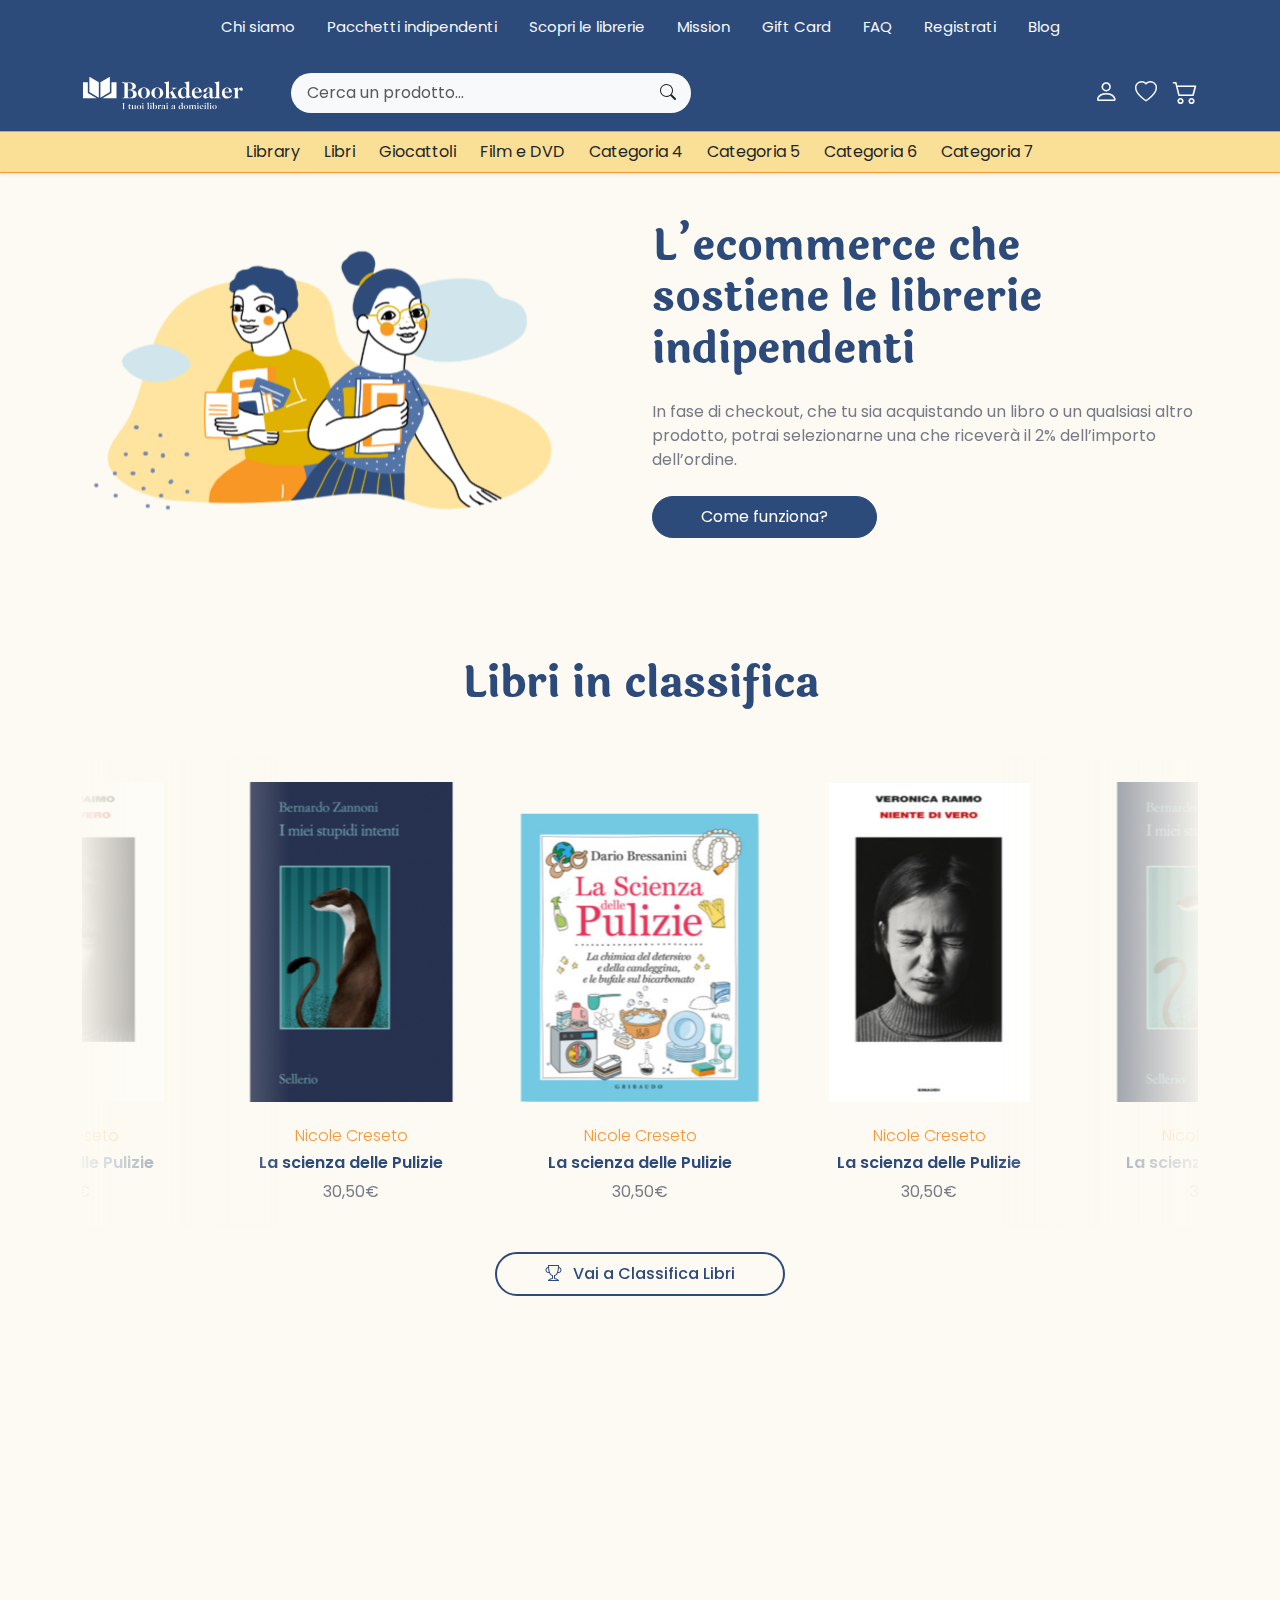
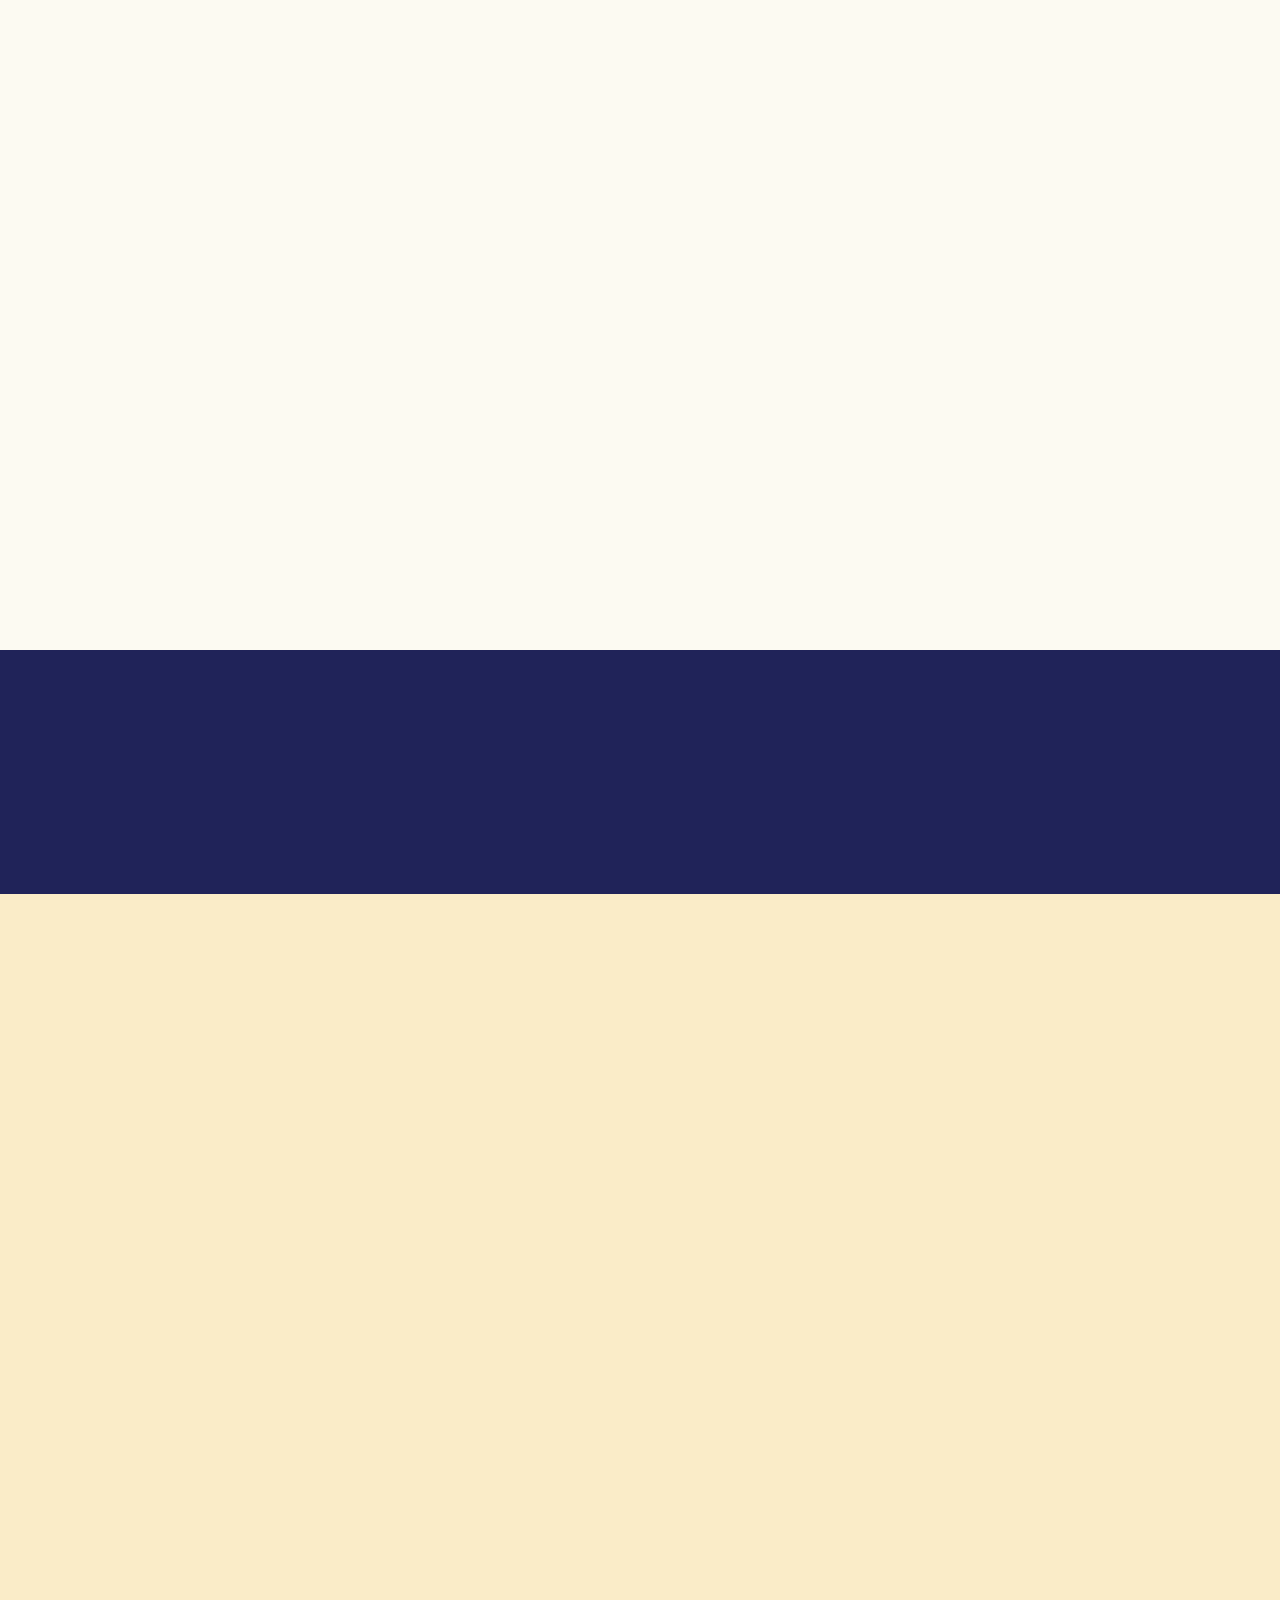
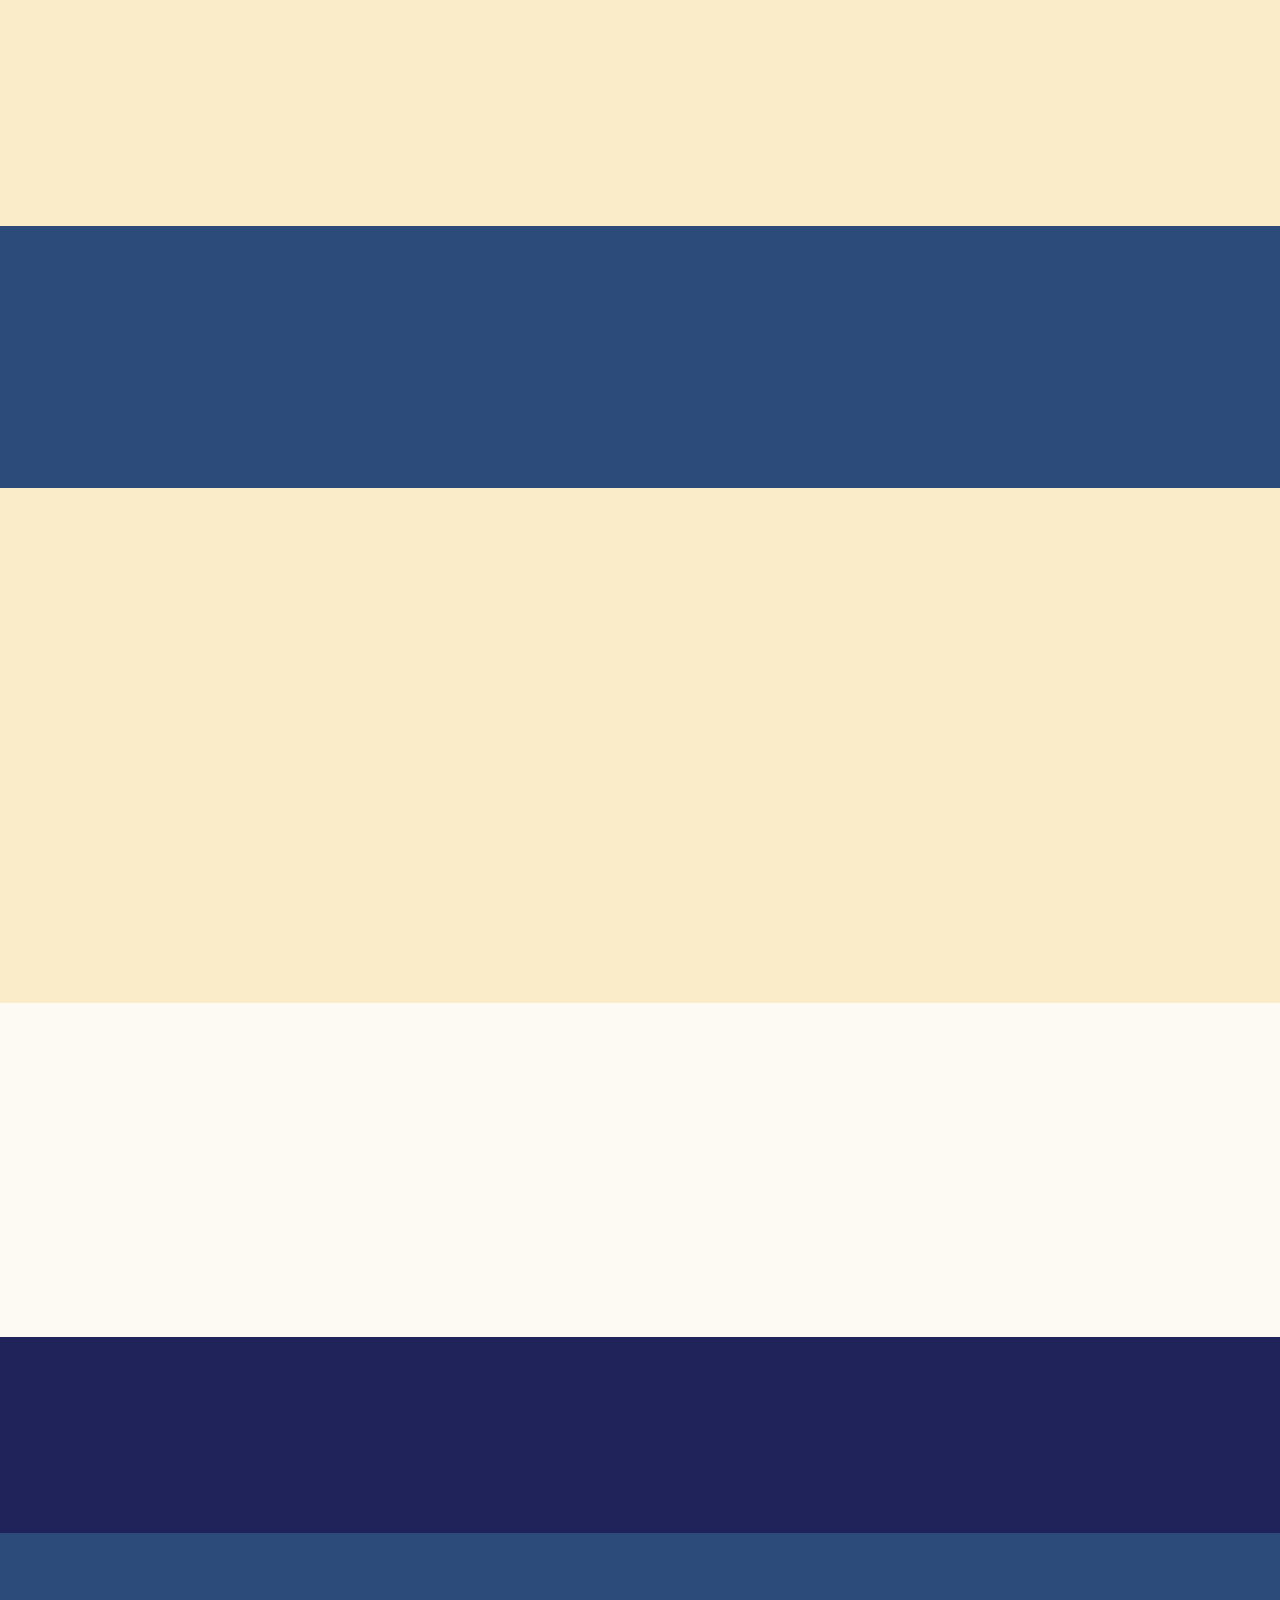
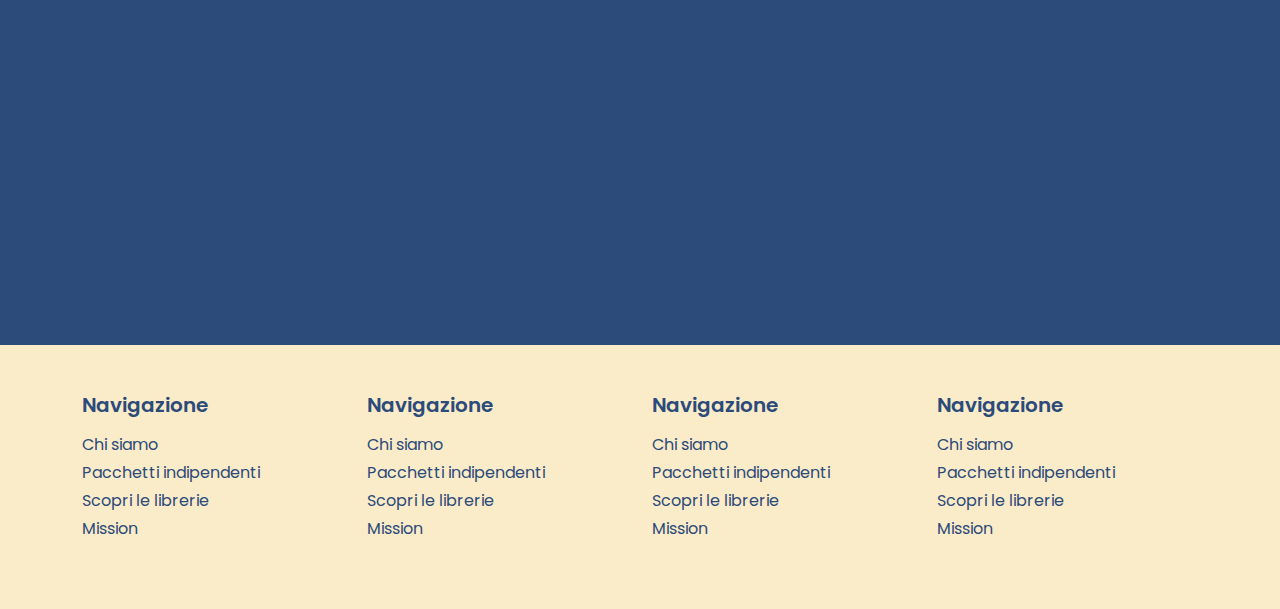
==== commit ae8dd4ef: "update" ====
--- a/index.html
+++ b/index.html
@@ -42,7 +42,7 @@
                     <i class="bi bi-search position-absolute top-50 translate-middle-y"></i>
                 </div>
                 <div class="nav-icons d-flex align-items-center gap-2 gap-sm-3">
-                    <a href="#" class="link-light">
+                    <a href="pages/personal-info.html" class="link-light">
                         <i class="bi bi-person"></i>
                     </a>
                     <a href="#" class="link-light">
@@ -82,6 +82,9 @@
 
             <div class="container">
                 <ul class="navbar-nav justify-content-center gap-lg-4 mt-5 mt-lg-0">
+                    <li class="nav-item">
+                        <a class="nav-link" href="pages/library.html">Library</a>
+                    </li>
 
                     <li class="nav-item has-megamenu">
                         <a class="nav-link d-block d-lg-none" data-bs-toggle="offcanvas" href="#megaExample" role="button" aria-controls="megaExample">
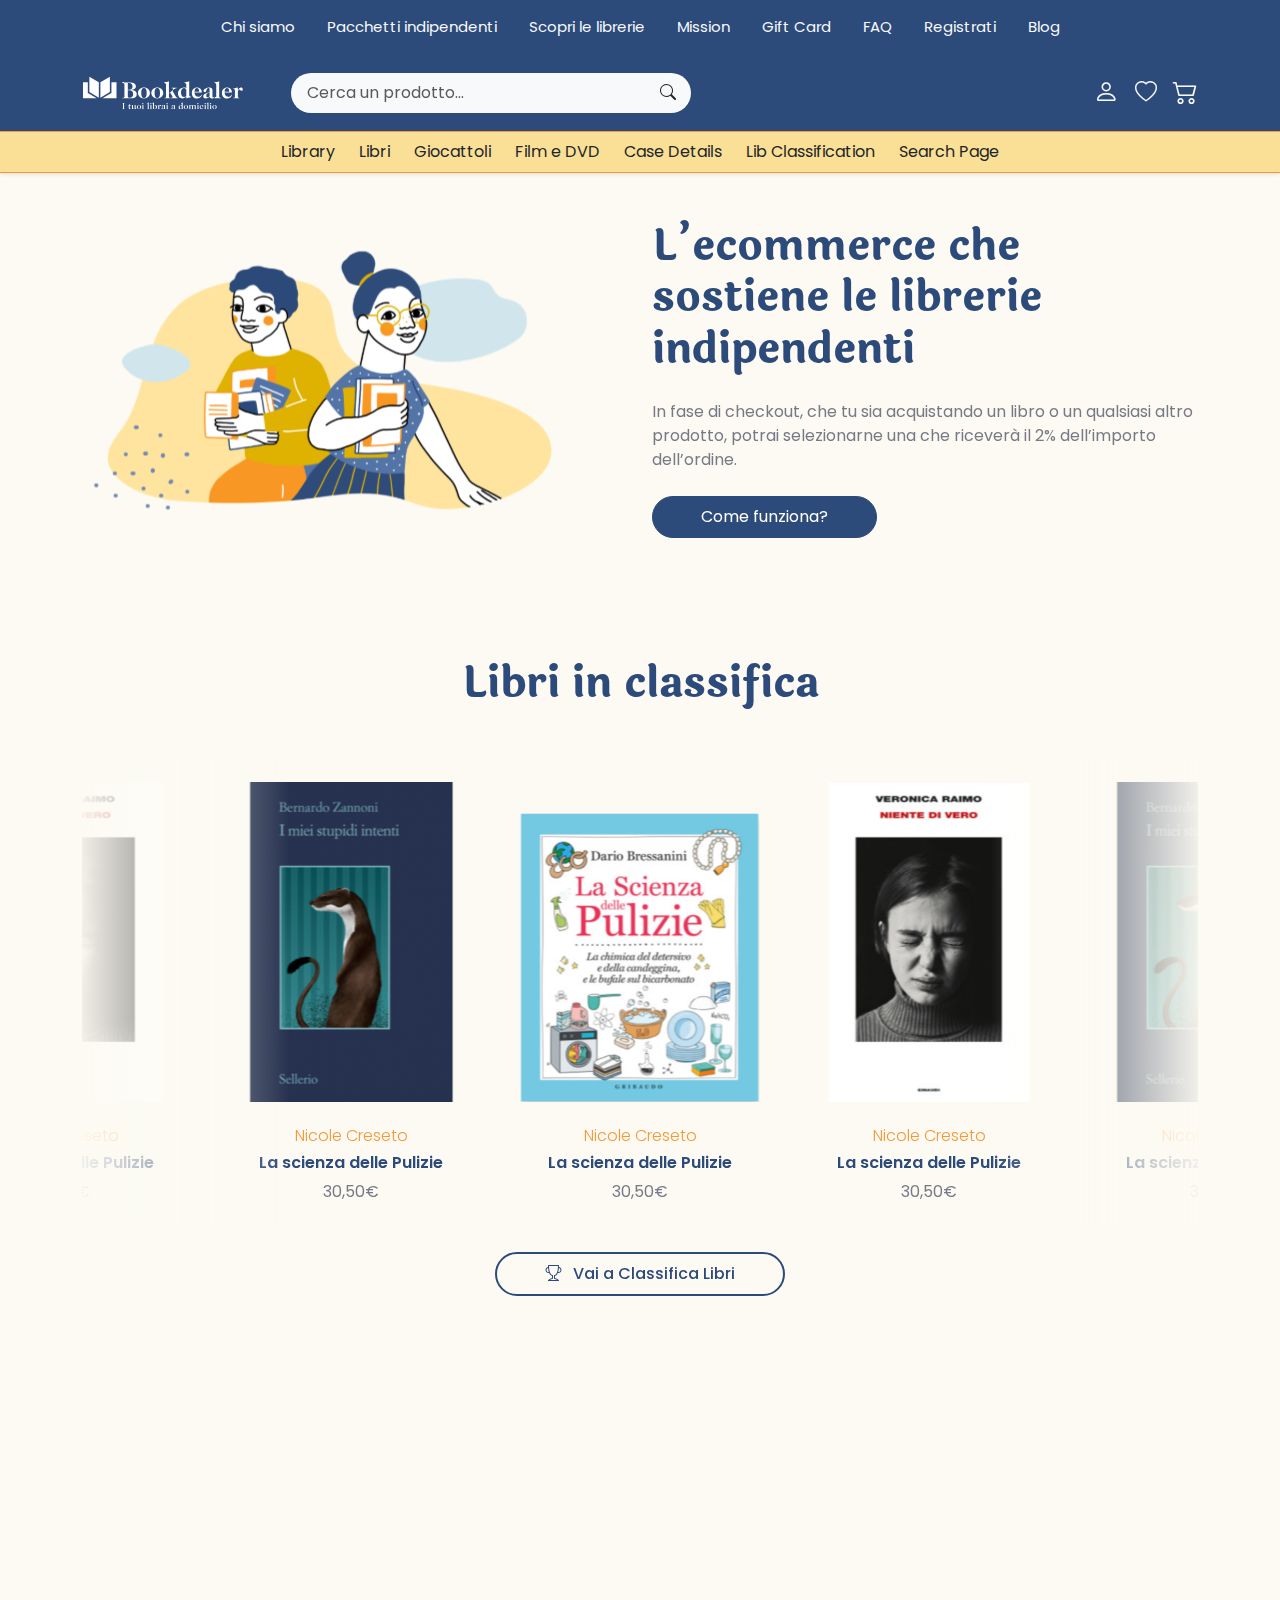
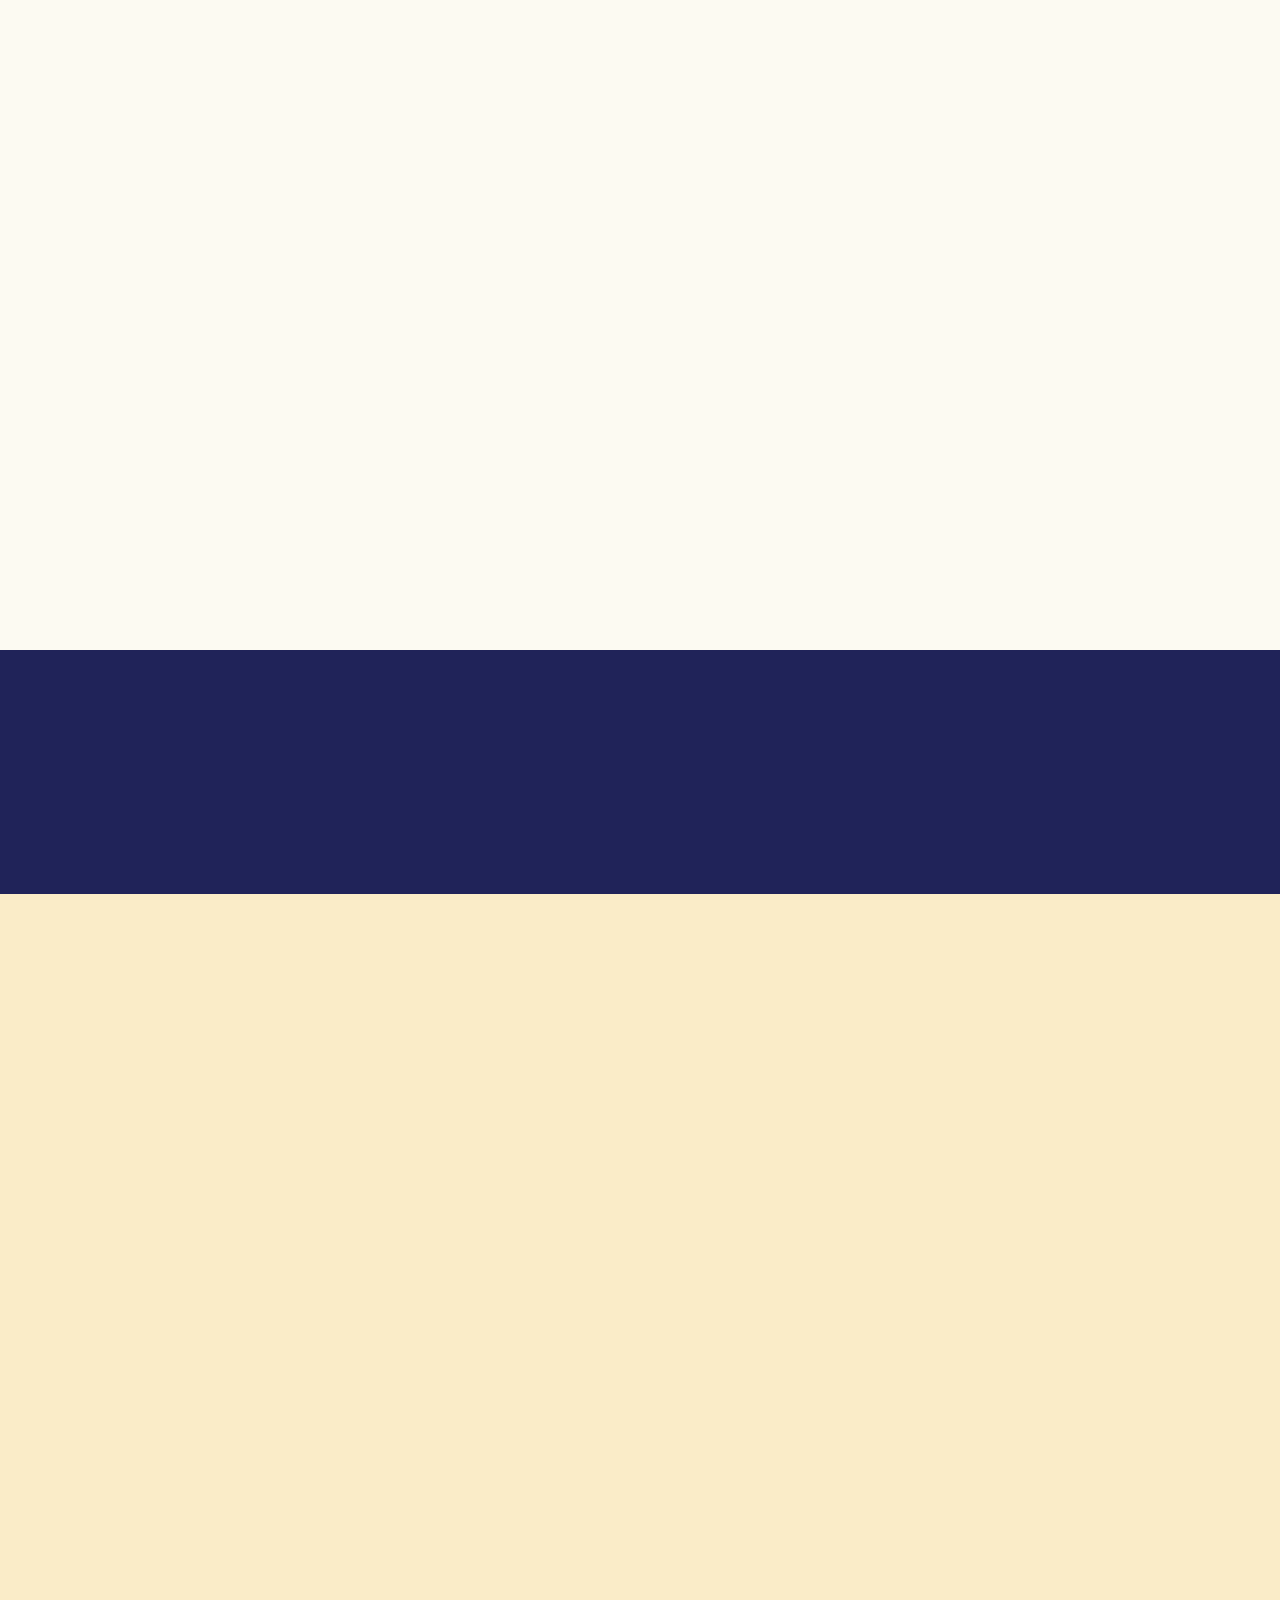
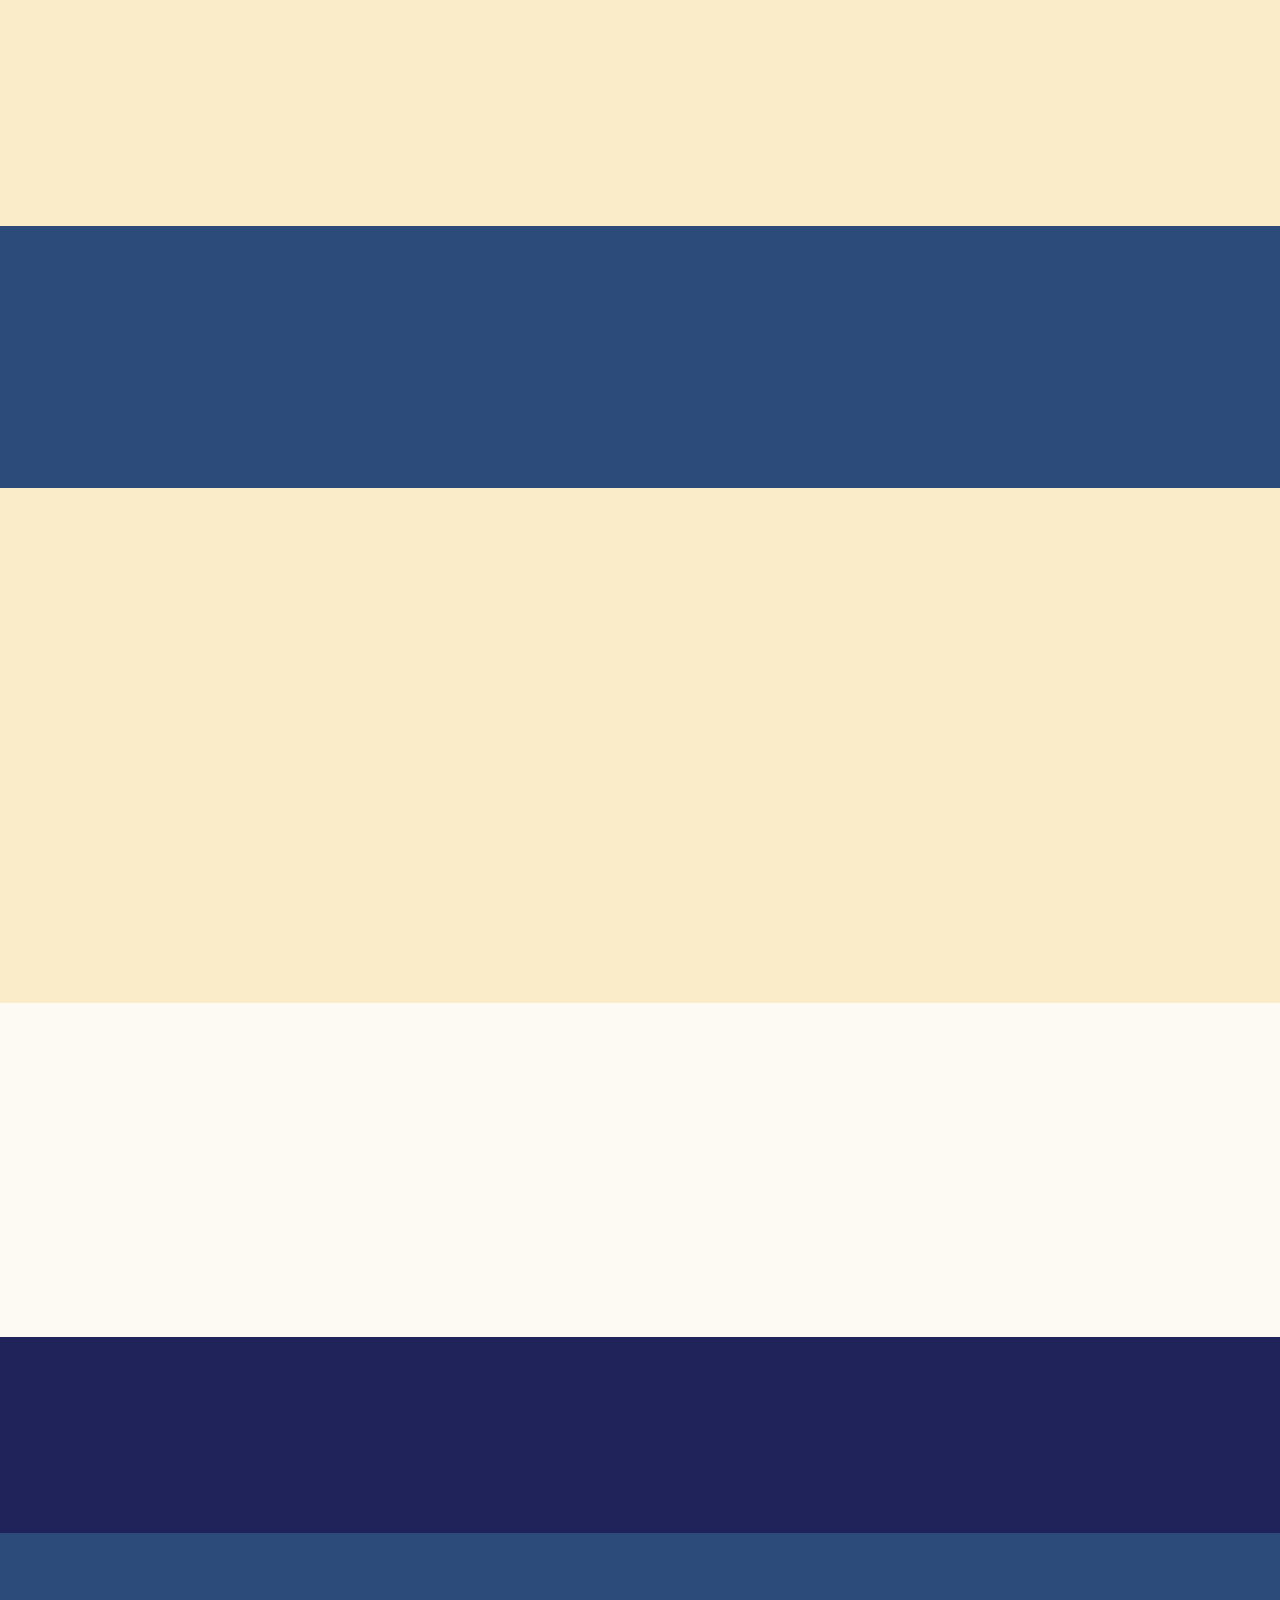
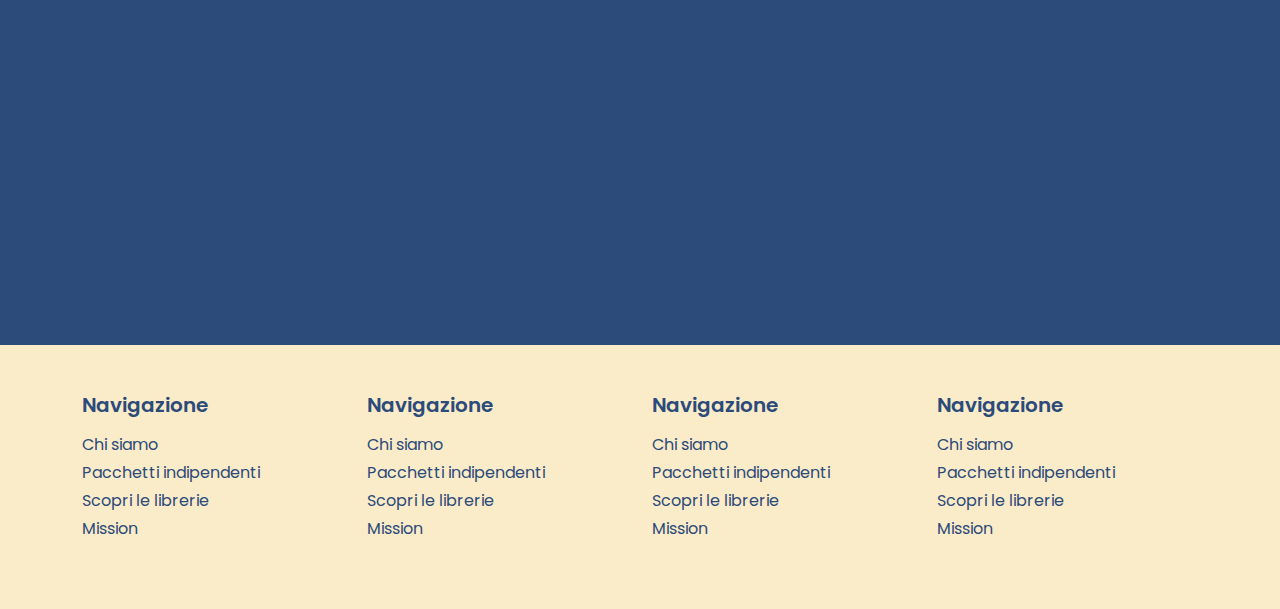
==== commit 24ac0f38: "editing" ====
--- a/index.html
+++ b/index.html
@@ -30,7 +30,6 @@
         </div>
     </div>
 
-
     <header class="sticky-top navbar-expand-lg shadow-sm">
         <nav class="navbar navbar-dark bg-main py-3">
             <div class="container">
@@ -462,16 +461,13 @@
                     </li>
                     
                     <li class="nav-item">
-                        <a class="nav-link" href="#">Categoria 4</a>
+                        <a class="nav-link" href="pages/bookcase-details.html">Case Details</a>
                     </li>
                     <li class="nav-item">
-                        <a class="nav-link" href="#">Categoria 5</a>
+                        <a class="nav-link" href="pages/library-classification.html">Lib Classification</a>
                     </li>
                     <li class="nav-item">
-                        <a class="nav-link" href="#">Categoria 6</a>
-                    </li>
-                    <li class="nav-item">
-                        <a class="nav-link" href="#">Categoria 7</a>
+                        <a class="nav-link" href="pages/library-search.html">Search Page</a>
                     </li>
                 </ul>
             </div>
@@ -495,17 +491,61 @@
             </div>
         </div>
         <div class="offcanvas-body">
-            <nav class="flex-column px-3">
-                <h6 class="text-main fw-semibold mt-4 mb-3">Menu Principale</h6>
-                <a class="nav-link mb-2" href="#">Chi siamo</a>
-                <a class="nav-link mb-2" href="#">Pacchetti indipendenti</a>
-                <a class="nav-link mb-2" href="#">Scopri le librerie</a>
-                <a class="nav-link mb-2" href="#">FAQ</a>
-                <a class="nav-link mb-2" href="#">Chi siamo</a>
-                <a class="nav-link mb-2" href="#">Pacchetti indipendenti</a>
-                <a class="nav-link mb-2" href="#">Scopri le librerie</a>
-                <a class="nav-link mb-2" href="#">FAQ</a>
-              </nav>
+            <div class="accordion mt-4">
+                <div class="accordion-item mb-4">
+                    <h2 class="accordion-header">
+                        <button class="accordion-button fw-semibold" type="button" data-bs-toggle="collapse" data-bs-target="#collapse-1" aria-expanded="true">
+                            Menu Principale
+                        </button>
+                    </h2>
+                    <div id="collapse-1" class="accordion-collapse collapse show">
+                        <div class="accordion-body ps-0">
+                            <a class="nav-link mb-2" href="#">Chi siamo</a>
+                            <a class="nav-link mb-2" href="#">Pacchetti indipendenti</a>
+                            <a class="nav-link mb-2" href="#">Scopri le librerie</a>
+                            <a class="nav-link mb-2" href="#">FAQ</a>
+                            <a class="nav-link mb-2" href="#">Chi siamo</a>
+                            <a class="nav-link mb-2" href="#">Pacchetti indipendenti</a>
+                            <a class="nav-link mb-2" href="#">Scopri le librerie</a>
+                            <a class="nav-link mb-2" href="#">FAQ</a>
+                        </div>
+                    </div>
+                </div>
+                <div class="accordion-item mb-4">
+                    <h2 class="accordion-header">
+                        <button class="accordion-button fw-semibold" type="button" data-bs-toggle="collapse" data-bs-target="#collapse-2">
+                            IN EVIDENZA
+                        </button>
+                    </h2>
+                    <div id="collapse-2" class="accordion-collapse collapse show">
+                        <div class="accordion-body ps-0">
+                            <a class="nav-link mb-1" href="#">Reparto</a>
+                            <a class="nav-link mb-1" href="#">Reparto</a>
+                            <a class="nav-link mb-1" href="#">Reparto</a>
+                            <a class="nav-link mb-1" href="#">Reparto</a>
+                            <a class="nav-link mb-1" href="#">Reparto</a>
+                            <a class="nav-link mb-1" href="#">Reparto</a>
+                        </div>
+                    </div>
+                </div>
+                <div class="accordion-item mb-4">
+                    <h2 class="accordion-header">
+                        <button class="accordion-button fw-semibold" type="button" data-bs-toggle="collapse" data-bs-target="#collapse-3">
+                            Gruppo reparti
+                        </button>
+                    </h2>
+                    <div id="collapse-3" class="accordion-collapse collapse show">
+                        <div class="accordion-body ps-0">
+                            <a class="nav-link mb-1" href="#">Reparto</a>
+                            <a class="nav-link mb-1" href="#">Reparto</a>
+                            <a class="nav-link mb-1" href="#">Reparto</a>
+                            <a class="nav-link mb-1" href="#">Reparto</a>
+                            <a class="nav-link mb-1" href="#">Reparto</a>
+                            <a class="nav-link mb-1" href="#">Reparto</a>
+                        </div>
+                    </div>
+                </div>
+            </div>
         </div>
     </div>
 
@@ -525,17 +565,61 @@
             </div>
         </div>
         <div class="offcanvas-body">
-            <nav class="flex-column px-3">
-                <h6 class="text-main fw-semibold mt-4 mb-3">Giocattoli</h6>
-                <a class="nav-link mb-2" href="#">Chi siamo</a>
-                <a class="nav-link mb-2" href="#">Pacchetti indipendenti</a>
-                <a class="nav-link mb-2" href="#">Scopri le librerie</a>
-                <a class="nav-link mb-2" href="#">FAQ</a>
-                <a class="nav-link mb-2" href="#">Chi siamo</a>
-                <a class="nav-link mb-2" href="#">Pacchetti indipendenti</a>
-                <a class="nav-link mb-2" href="#">Scopri le librerie</a>
-                <a class="nav-link mb-2" href="#">FAQ</a>
-              </nav>
+            <div class="accordion mt-4">
+                <div class="accordion-item mb-4">
+                    <h2 class="accordion-header">
+                        <button class="accordion-button fw-semibold" type="button" data-bs-toggle="collapse" data-bs-target="#collapse-1" aria-expanded="true">
+                            Menu Principale
+                        </button>
+                    </h2>
+                    <div id="collapse-1" class="accordion-collapse collapse show">
+                        <div class="accordion-body ps-0">
+                            <a class="nav-link mb-2" href="#">Chi siamo</a>
+                            <a class="nav-link mb-2" href="#">Pacchetti indipendenti</a>
+                            <a class="nav-link mb-2" href="#">Scopri le librerie</a>
+                            <a class="nav-link mb-2" href="#">FAQ</a>
+                            <a class="nav-link mb-2" href="#">Chi siamo</a>
+                            <a class="nav-link mb-2" href="#">Pacchetti indipendenti</a>
+                            <a class="nav-link mb-2" href="#">Scopri le librerie</a>
+                            <a class="nav-link mb-2" href="#">FAQ</a>
+                        </div>
+                    </div>
+                </div>
+                <div class="accordion-item mb-4">
+                    <h2 class="accordion-header">
+                        <button class="accordion-button fw-semibold" type="button" data-bs-toggle="collapse" data-bs-target="#collapse-2">
+                            IN EVIDENZA
+                        </button>
+                    </h2>
+                    <div id="collapse-2" class="accordion-collapse collapse show">
+                        <div class="accordion-body ps-0">
+                            <a class="nav-link mb-1" href="#">Reparto</a>
+                            <a class="nav-link mb-1" href="#">Reparto</a>
+                            <a class="nav-link mb-1" href="#">Reparto</a>
+                            <a class="nav-link mb-1" href="#">Reparto</a>
+                            <a class="nav-link mb-1" href="#">Reparto</a>
+                            <a class="nav-link mb-1" href="#">Reparto</a>
+                        </div>
+                    </div>
+                </div>
+                <div class="accordion-item mb-4">
+                    <h2 class="accordion-header">
+                        <button class="accordion-button fw-semibold" type="button" data-bs-toggle="collapse" data-bs-target="#collapse-3">
+                            Gruppo reparti
+                        </button>
+                    </h2>
+                    <div id="collapse-3" class="accordion-collapse collapse show">
+                        <div class="accordion-body ps-0">
+                            <a class="nav-link mb-1" href="#">Reparto</a>
+                            <a class="nav-link mb-1" href="#">Reparto</a>
+                            <a class="nav-link mb-1" href="#">Reparto</a>
+                            <a class="nav-link mb-1" href="#">Reparto</a>
+                            <a class="nav-link mb-1" href="#">Reparto</a>
+                            <a class="nav-link mb-1" href="#">Reparto</a>
+                        </div>
+                    </div>
+                </div>
+            </div>
         </div>
     </div>
 
@@ -555,17 +639,61 @@
             </div>
         </div>
         <div class="offcanvas-body">
-            <nav class="flex-column px-3">
-                <h6 class="text-main fw-semibold mt-4 mb-3">Film e DVD</h6>
-                <a class="nav-link mb-2" href="#">Chi siamo</a>
-                <a class="nav-link mb-2" href="#">Pacchetti indipendenti</a>
-                <a class="nav-link mb-2" href="#">Scopri le librerie</a>
-                <a class="nav-link mb-2" href="#">FAQ</a>
-                <a class="nav-link mb-2" href="#">Chi siamo</a>
-                <a class="nav-link mb-2" href="#">Pacchetti indipendenti</a>
-                <a class="nav-link mb-2" href="#">Scopri le librerie</a>
-                <a class="nav-link mb-2" href="#">FAQ</a>
-              </nav>
+            <div class="accordion mt-4">
+                <div class="accordion-item mb-4">
+                    <h2 class="accordion-header">
+                        <button class="accordion-button fw-semibold" type="button" data-bs-toggle="collapse" data-bs-target="#collapse-1" aria-expanded="true">
+                            Menu Principale
+                        </button>
+                    </h2>
+                    <div id="collapse-1" class="accordion-collapse collapse show">
+                        <div class="accordion-body ps-0">
+                            <a class="nav-link mb-2" href="#">Chi siamo</a>
+                            <a class="nav-link mb-2" href="#">Pacchetti indipendenti</a>
+                            <a class="nav-link mb-2" href="#">Scopri le librerie</a>
+                            <a class="nav-link mb-2" href="#">FAQ</a>
+                            <a class="nav-link mb-2" href="#">Chi siamo</a>
+                            <a class="nav-link mb-2" href="#">Pacchetti indipendenti</a>
+                            <a class="nav-link mb-2" href="#">Scopri le librerie</a>
+                            <a class="nav-link mb-2" href="#">FAQ</a>
+                        </div>
+                    </div>
+                </div>
+                <div class="accordion-item mb-4">
+                    <h2 class="accordion-header">
+                        <button class="accordion-button fw-semibold" type="button" data-bs-toggle="collapse" data-bs-target="#collapse-2">
+                            IN EVIDENZA
+                        </button>
+                    </h2>
+                    <div id="collapse-2" class="accordion-collapse collapse show">
+                        <div class="accordion-body ps-0">
+                            <a class="nav-link mb-1" href="#">Reparto</a>
+                            <a class="nav-link mb-1" href="#">Reparto</a>
+                            <a class="nav-link mb-1" href="#">Reparto</a>
+                            <a class="nav-link mb-1" href="#">Reparto</a>
+                            <a class="nav-link mb-1" href="#">Reparto</a>
+                            <a class="nav-link mb-1" href="#">Reparto</a>
+                        </div>
+                    </div>
+                </div>
+                <div class="accordion-item mb-4">
+                    <h2 class="accordion-header">
+                        <button class="accordion-button fw-semibold" type="button" data-bs-toggle="collapse" data-bs-target="#collapse-3">
+                            Gruppo reparti
+                        </button>
+                    </h2>
+                    <div id="collapse-3" class="accordion-collapse collapse show">
+                        <div class="accordion-body ps-0">
+                            <a class="nav-link mb-1" href="#">Reparto</a>
+                            <a class="nav-link mb-1" href="#">Reparto</a>
+                            <a class="nav-link mb-1" href="#">Reparto</a>
+                            <a class="nav-link mb-1" href="#">Reparto</a>
+                            <a class="nav-link mb-1" href="#">Reparto</a>
+                            <a class="nav-link mb-1" href="#">Reparto</a>
+                        </div>
+                    </div>
+                </div>
+            </div>
         </div>
     </div>
 
--- a/css/style.css
+++ b/css/style.css
@@ -16,6 +16,7 @@
 }
 
 .btn:focus,
+.form-select:focus,
 button:focus,
 textarea:focus,
 textarea.form-control:focus,
@@ -33,6 +34,9 @@
   box-shadow: none !important;
   border-color: var(--main-color);
 }
+input.form-control.border::placeholder{
+  color: #777a86;
+}
 .form-check-input {
   border-color: var(--main-color);
 }
@@ -125,6 +129,10 @@
 .text-danger{
   color: var(--red-color) !important;
 }
+.w-fit{
+  width: fit-content !important;
+}
+
 nav.navbar {
   box-shadow: 0px -1px 0px 0px var(--main-color);
 }
@@ -320,7 +328,7 @@
   .offcanvas li.nav-item:last-child {
     border-bottom: 1px solid #cfcfcf;
   }
-  li.nav-item.has-megamenu:before {
+  li.nav-item.has-megamenu:before, li.nav-item.with-arrow:before {
     content: ">";
     position: absolute;
     right: 12px;
@@ -493,3 +501,59 @@
 #tab-title i {
   display: none !important;
 }
+
+
+@media(max-width: 576px){
+  .modal-content{
+    border-radius: 0 !important;
+    border: 0 !important;
+  }
+}
+
+.deg {
+  left: 40px;
+}
+
+
+.testimonialSwiper .swiper-slide {
+  width: 40%;
+}
+.testimonialSwiper .swiper-slide:nth-child(2n) {
+  width: 40%;
+}
+.testimonialSwiper .swiper-slide:nth-child(3n) {
+  width: 40%;
+}
+@media(max-width: 768px){
+  .testimonialSwiper .swiper-slide {
+      width: 85%;
+  }
+  .testimonialSwiper .swiper-slide:nth-child(2n) {
+      width: 85%;
+  }
+  .testimonialSwiper .swiper-slide:nth-child(3n) {
+      width: 85%;
+  }
+}
+
+
+@media(max-width: 500px){
+  .mySwiper2 .swiper-slide{
+    width: 75%;
+  }
+}
+
+
+.hero-details{
+  height: 320px;
+  background-image: url('../images/cover-lib.png');
+  background-position: center;
+  background-repeat: no-repeat;
+  background-size: cover;
+}
+.hero-details img{
+  transition: all .3s ease-in-out;
+}
+.hero-details:hover img{
+  scale: 1.1;
+}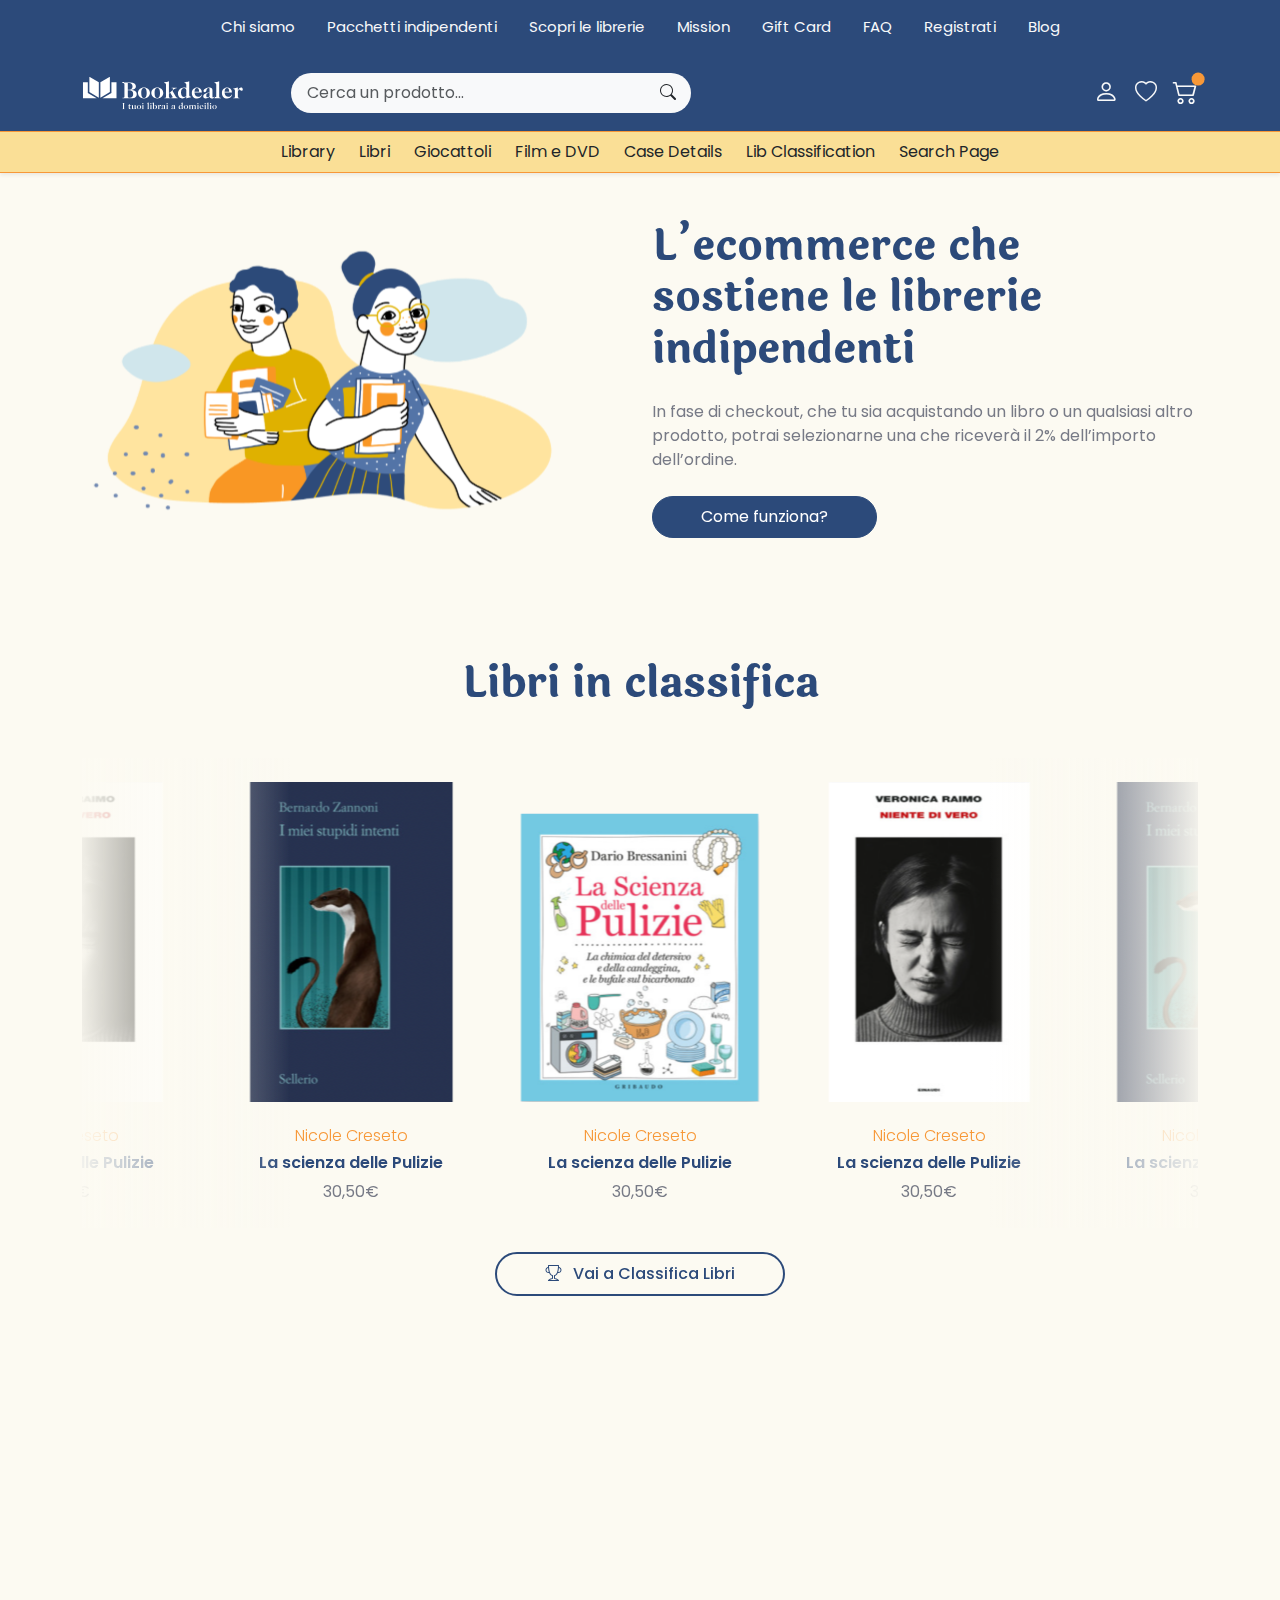
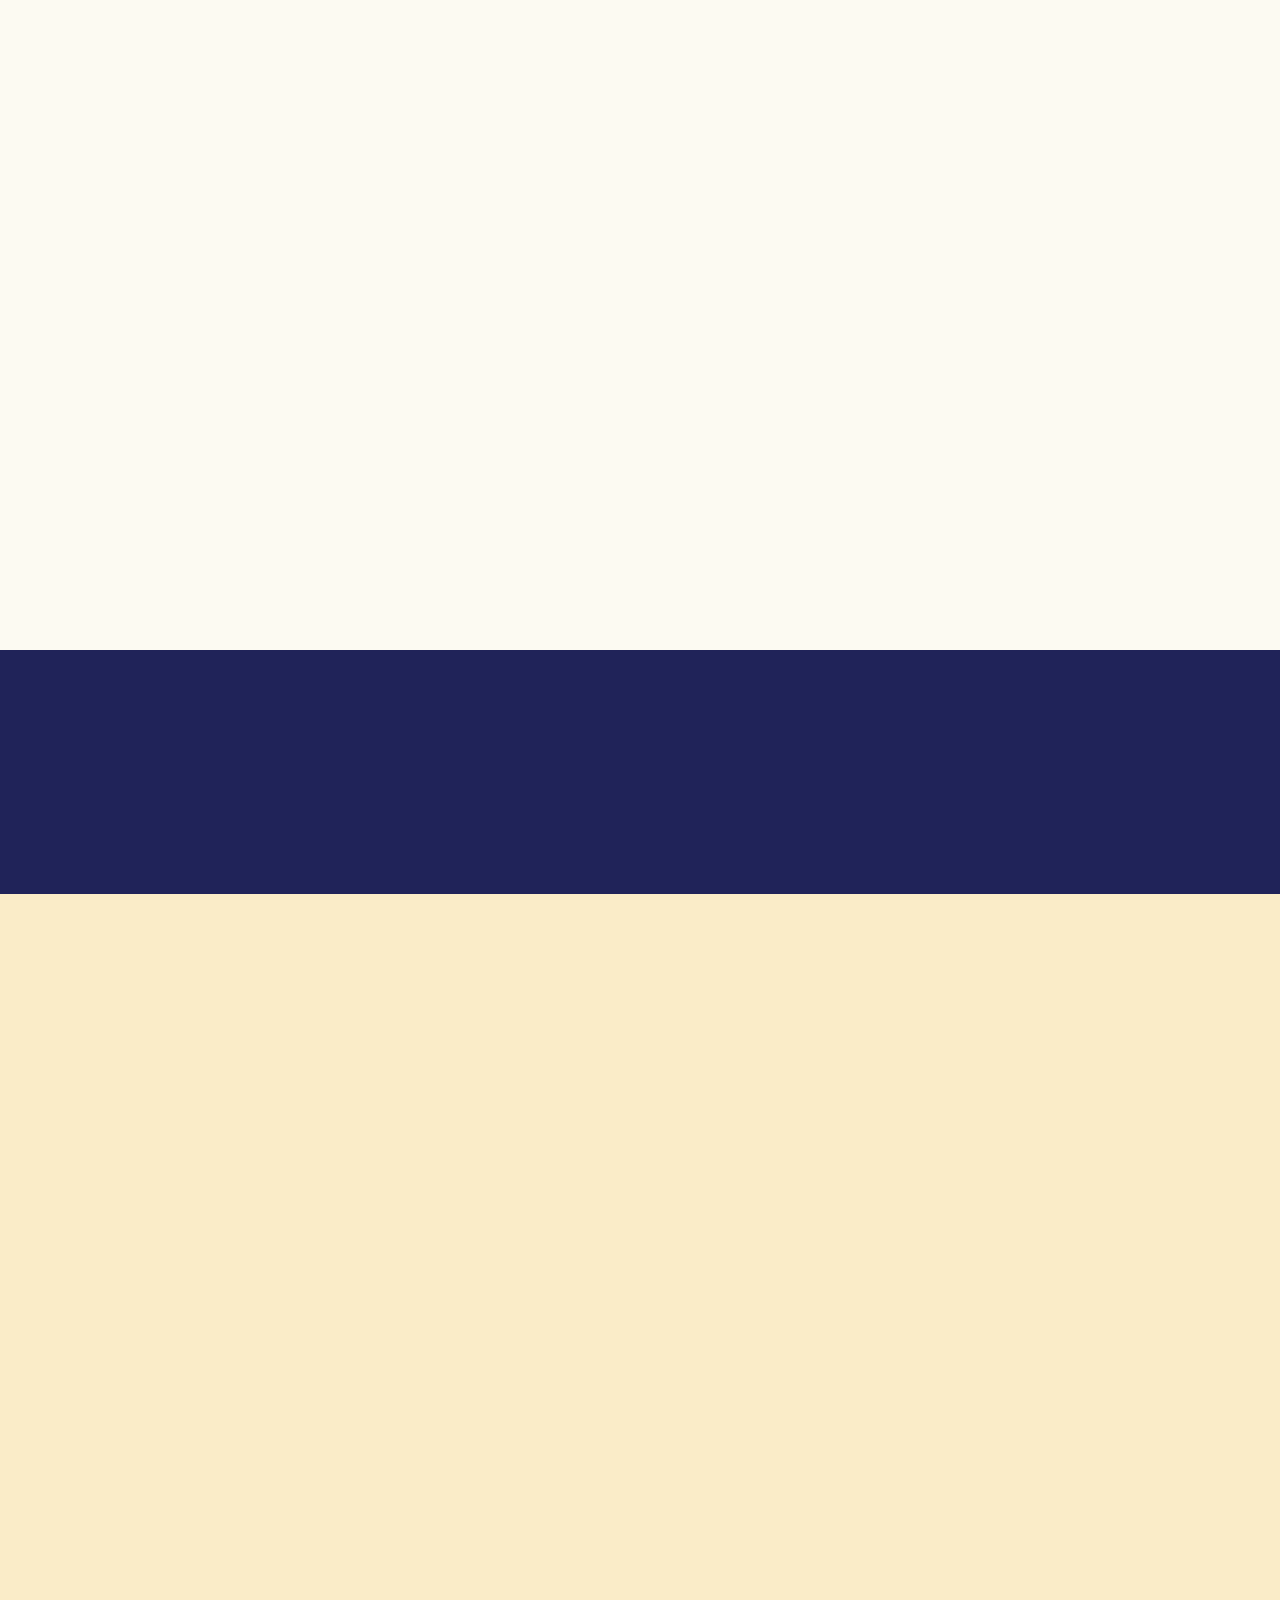
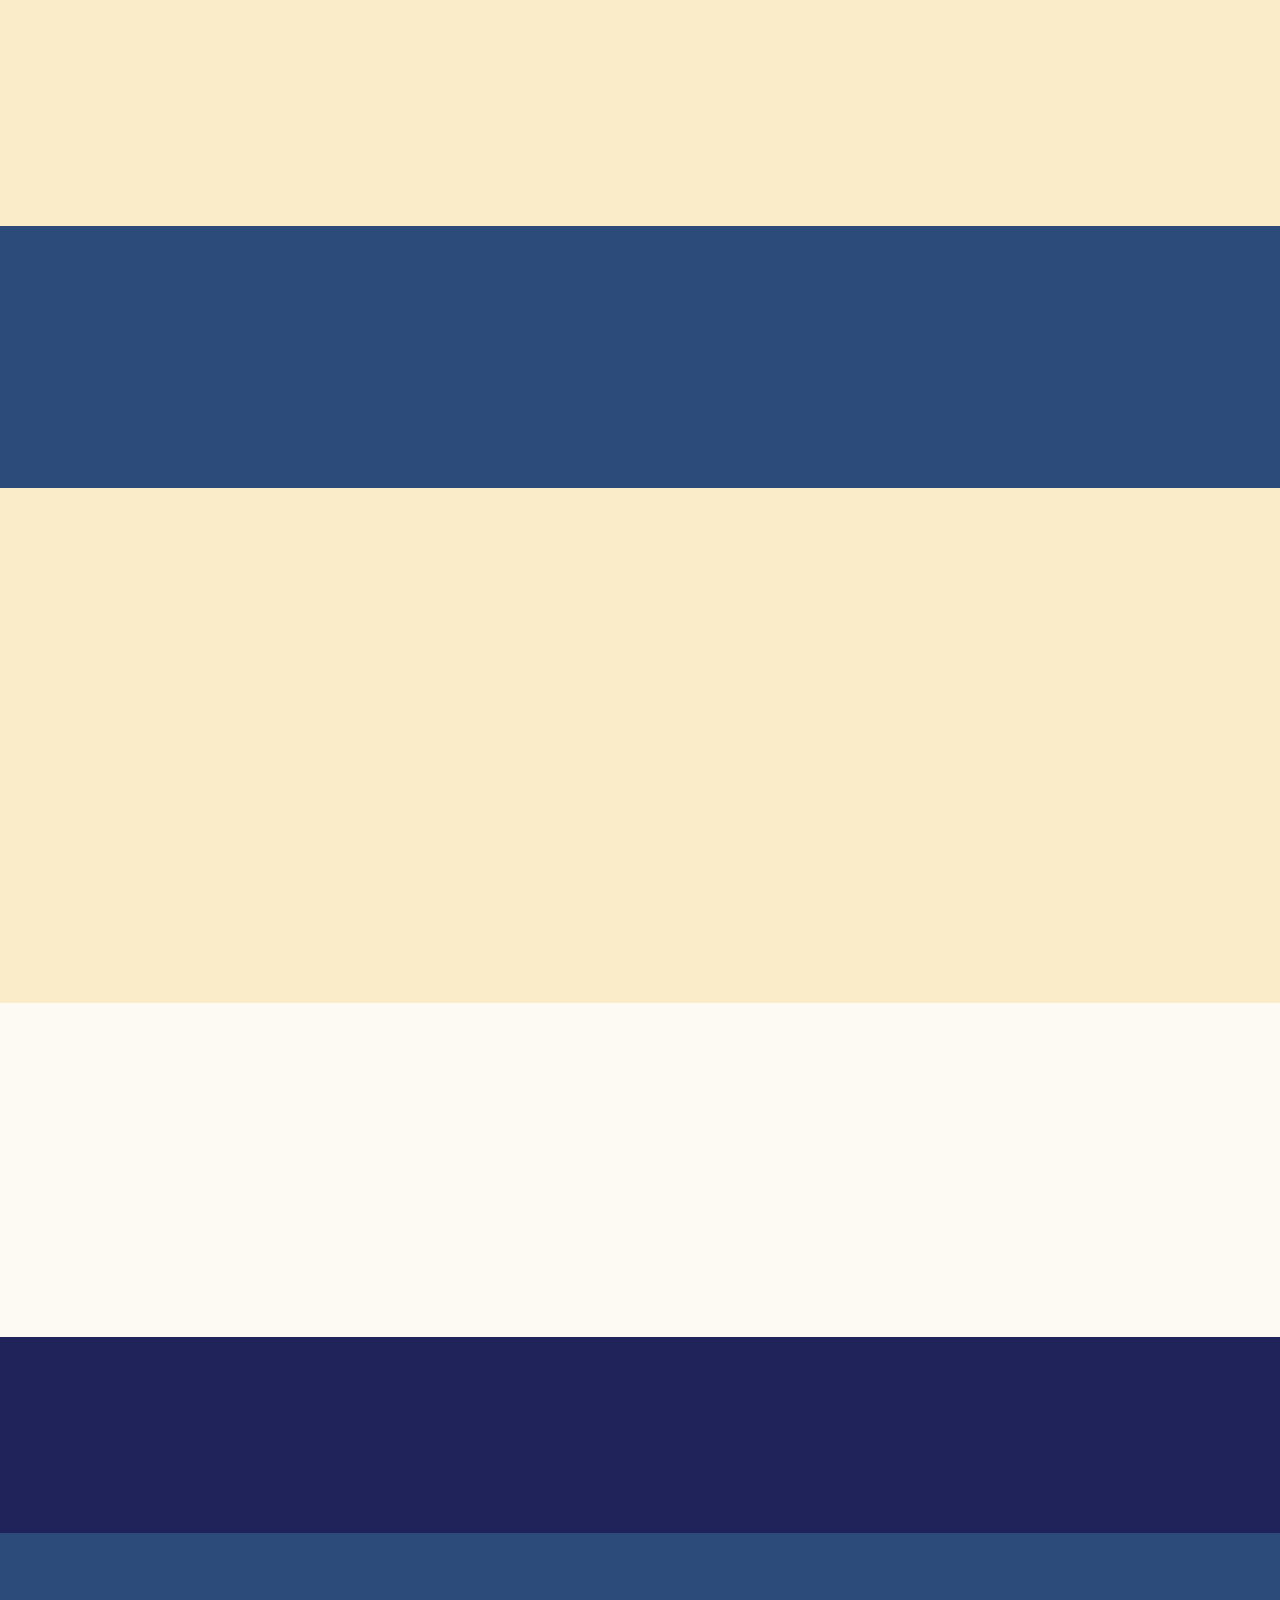
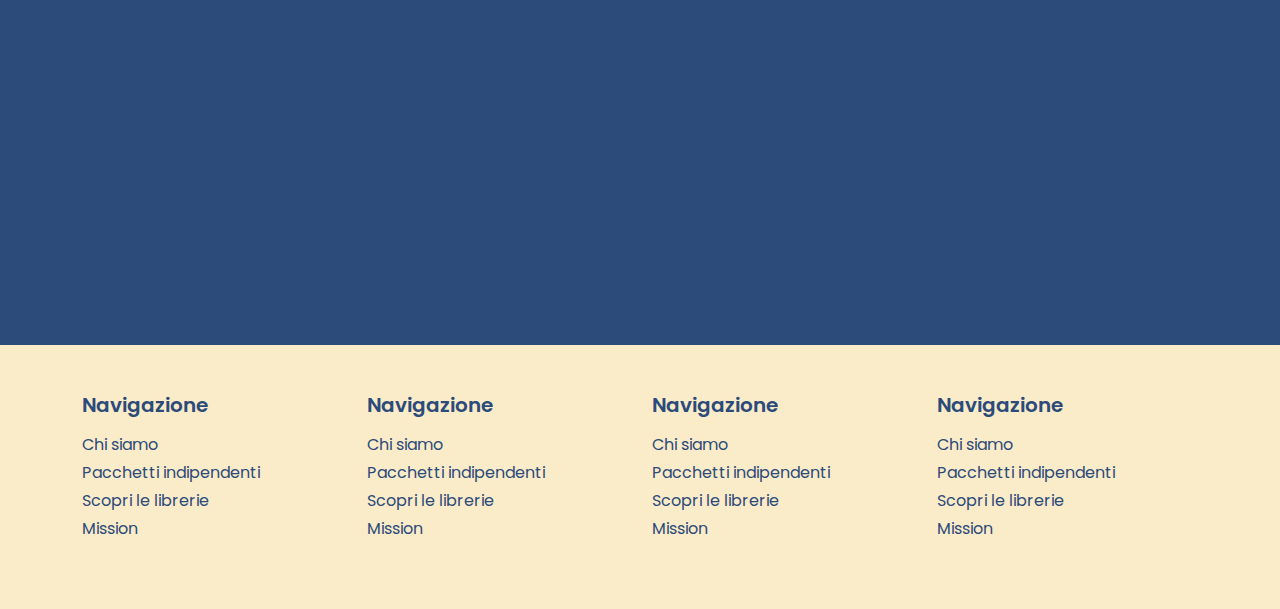
==== commit 7b4ce76a: "..." ====
--- a/index.html
+++ b/index.html
@@ -47,8 +47,11 @@
                     <a href="#" class="link-light">
                         <i class="bi bi-heart"></i>
                     </a>
-                    <a href="pages/cart.html" class="link-light">
+                    <a href="cart.html" class="link-light position-relative">
                         <i class="bi bi-cart2"></i>
+                        <span class="cart-badge position-absolute start-100 translate-middle badge rounded-circle bg-accent">
+                            <span class="visually-hidden">unread messages</span>
+                        </span>
                     </a>
                     <button class="btn p-0 d-flex d-lg-none cursor-pointer link-light" data-bs-toggle="offcanvas"
                         data-bs-target="#offcanvasNavbar" aria-controls="offcanvasNavbar">
--- a/css/style.css
+++ b/css/style.css
@@ -556,4 +556,10 @@
 }
 .hero-details:hover img{
   scale: 1.1;
-}+}
+
+/* @media(min-width: 1400px){
+  .library-search .container{
+    max-width: 1400px !important;
+  }
+} */